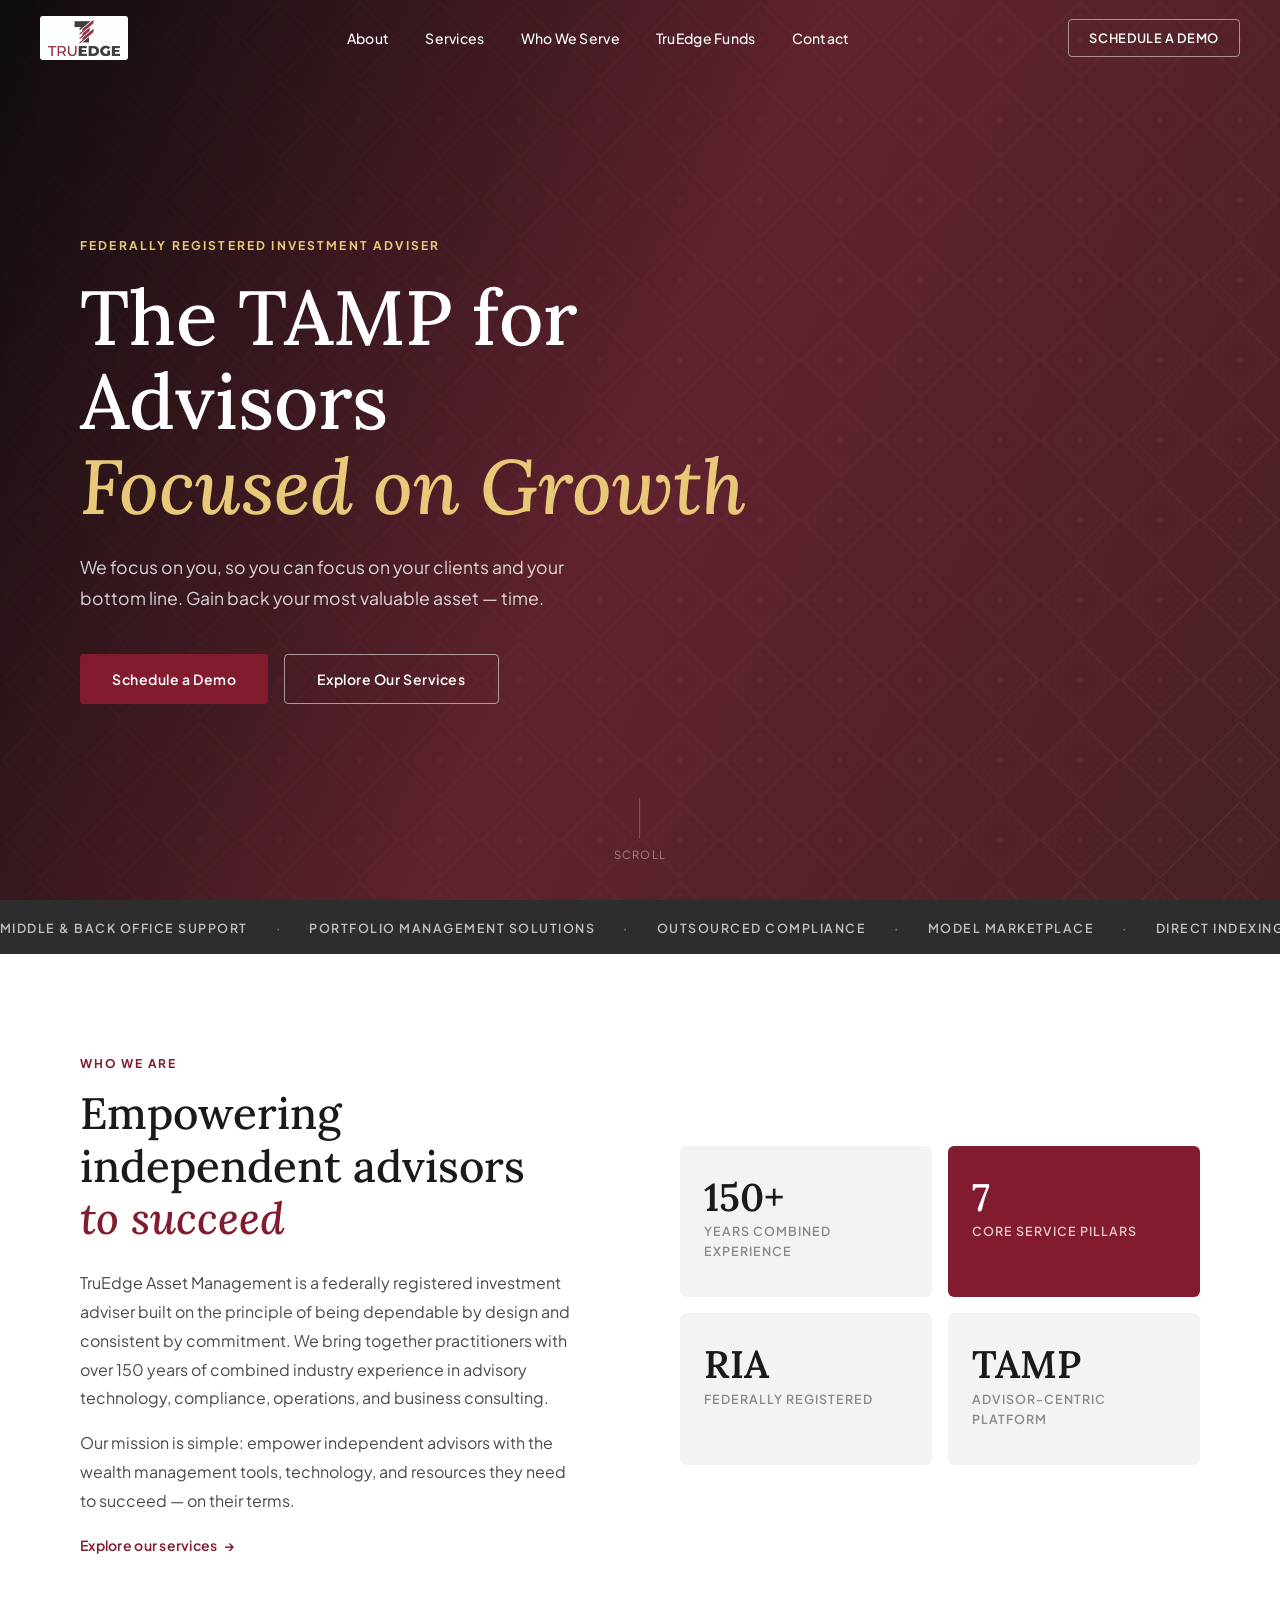
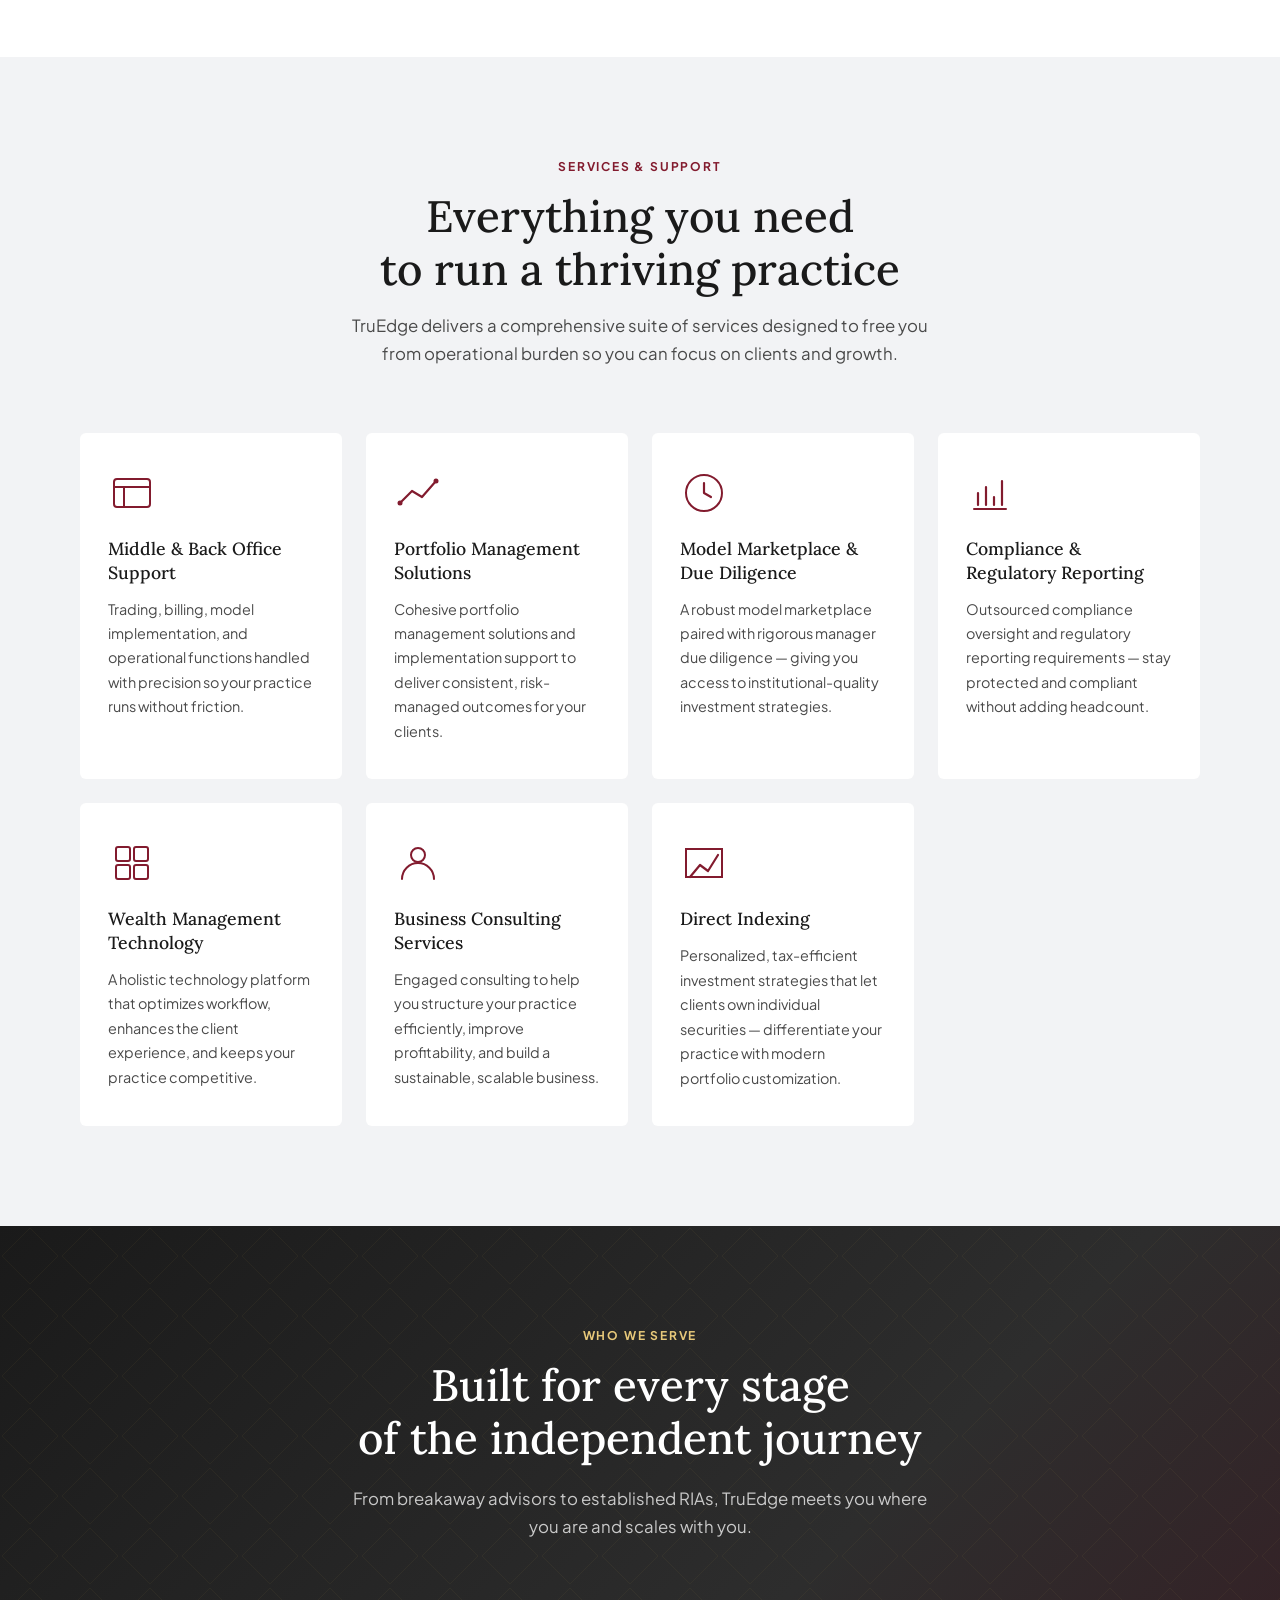
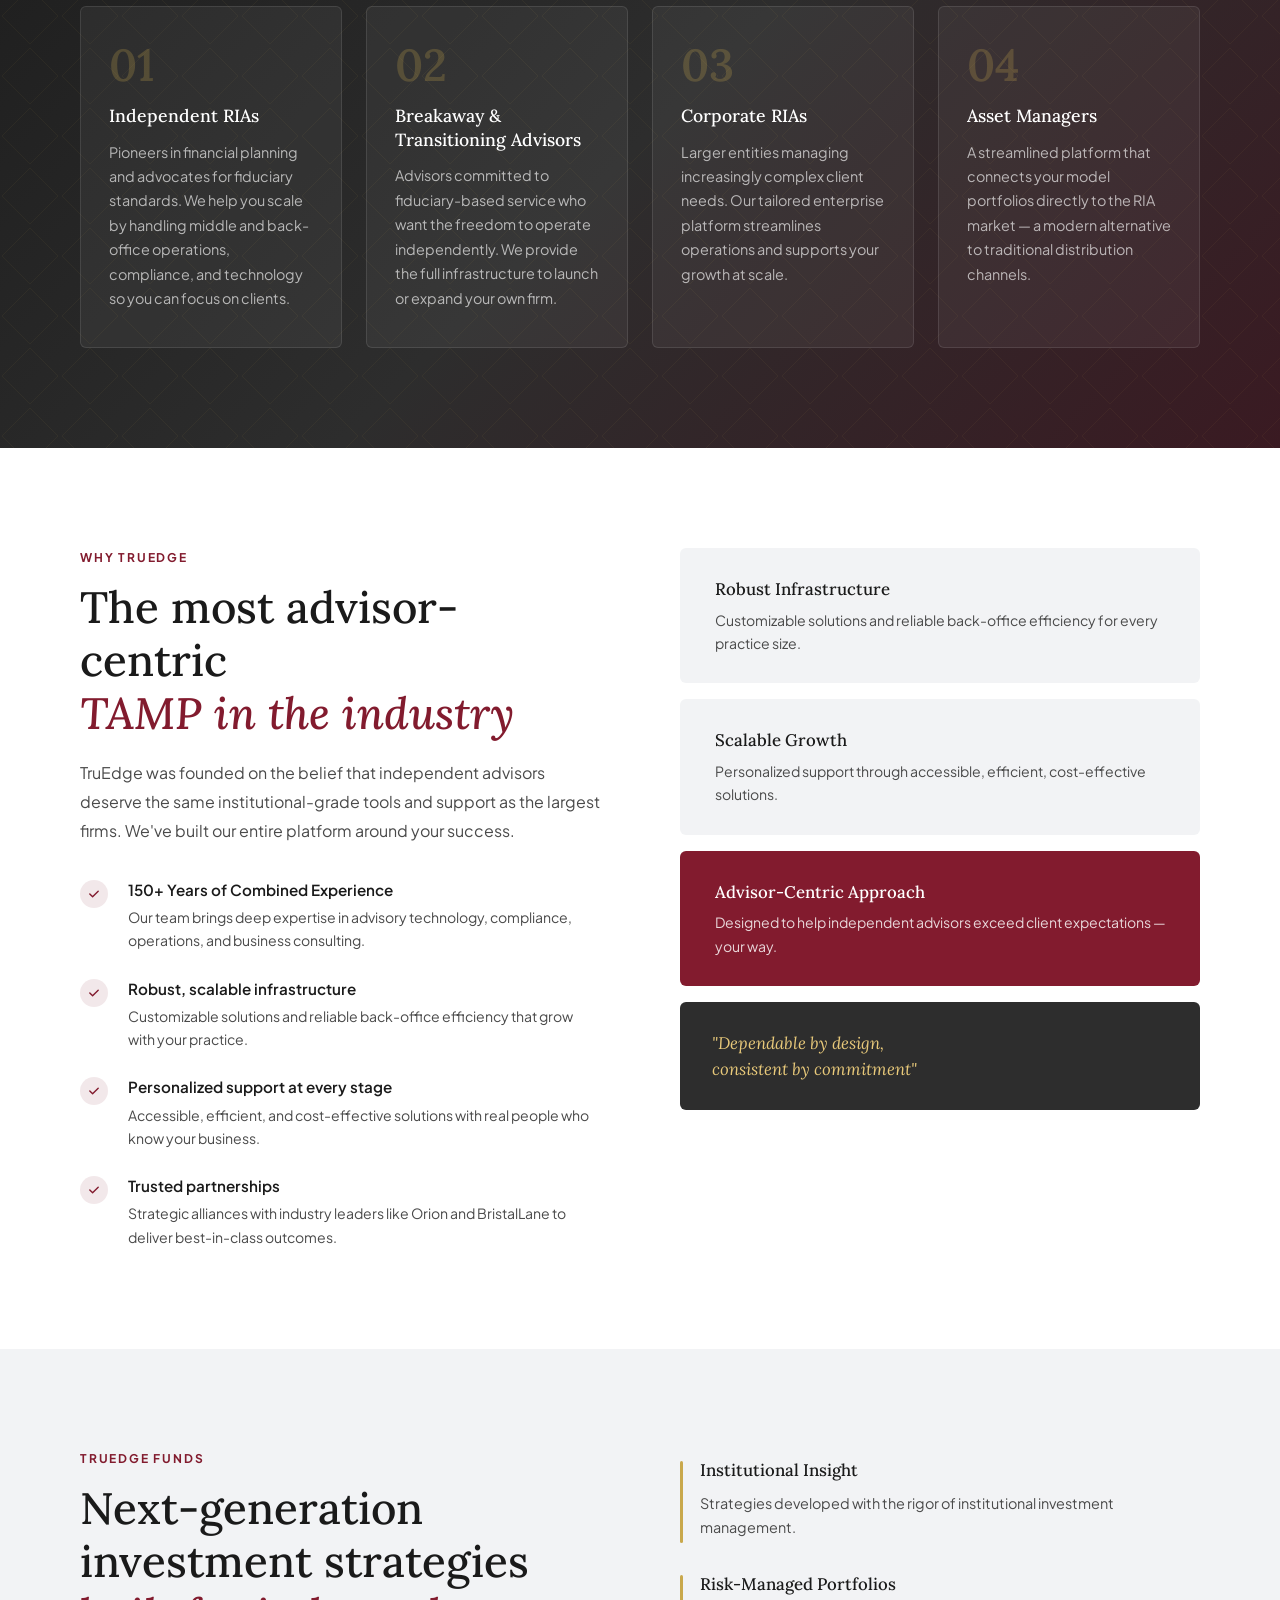
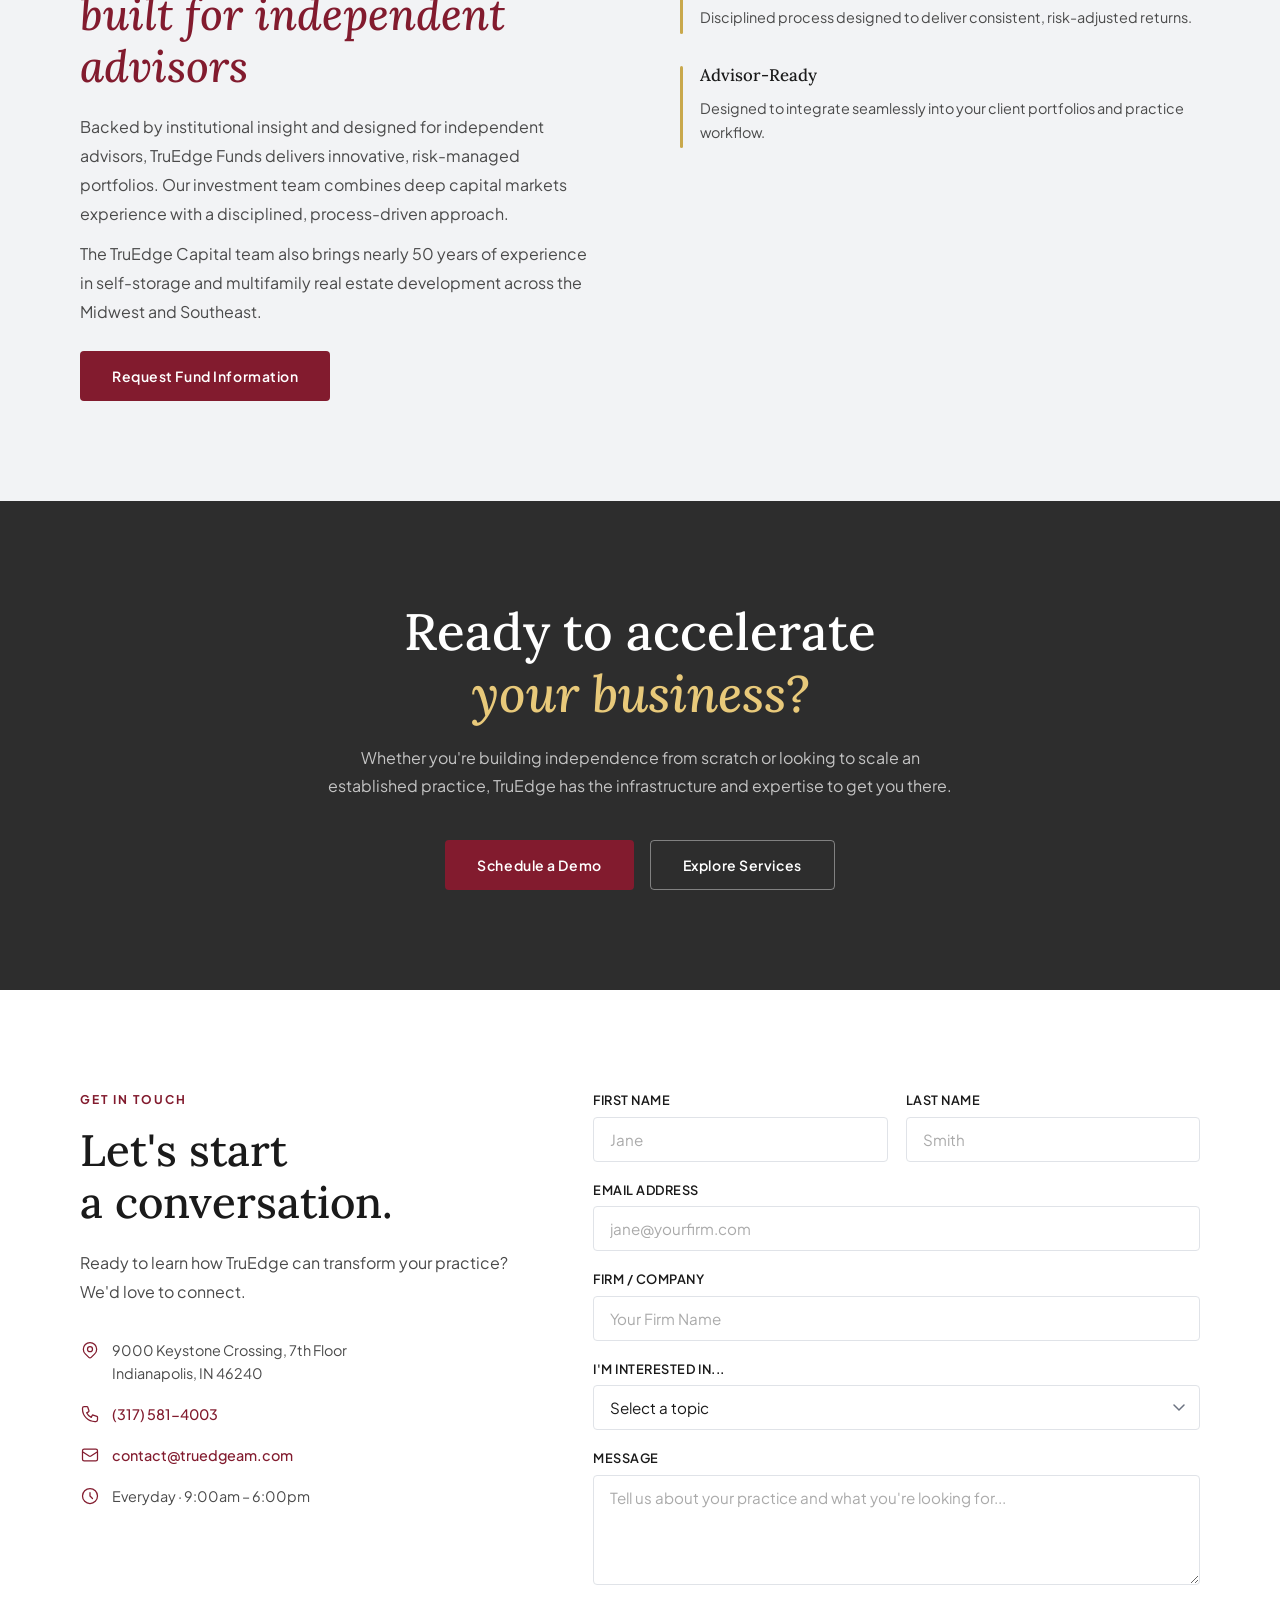
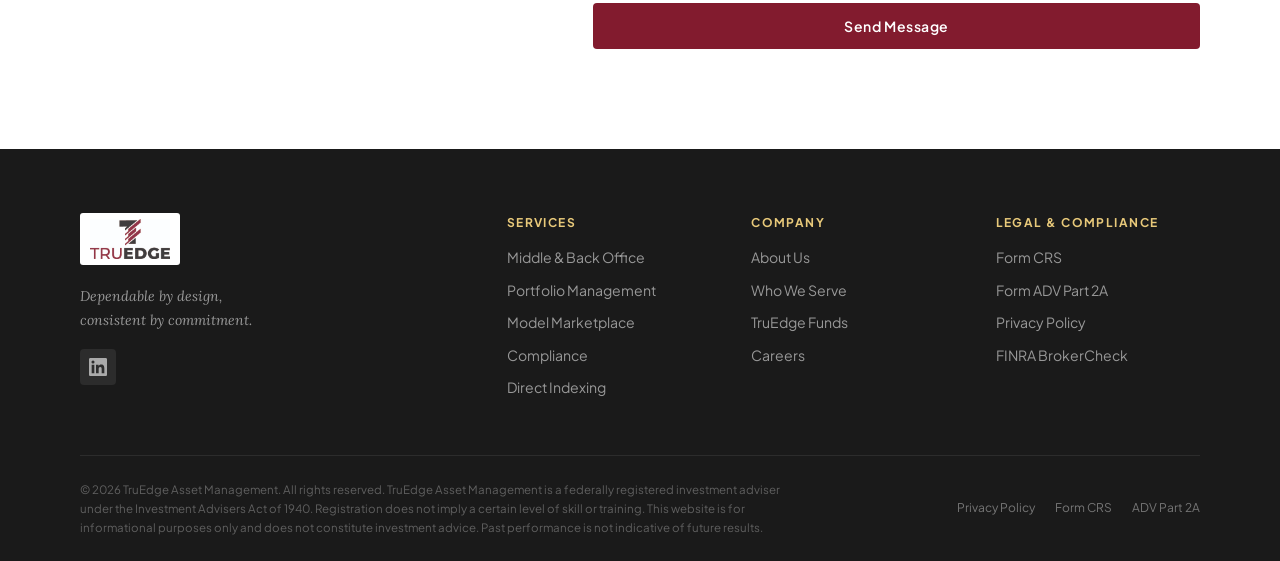
==== index.html @ da201435 "Initial build of TruEdge Asset Management website Vanilla HTML/CSS/JS site matching the design langu" ====
<!DOCTYPE html>
<html lang="en">
<head>
  <meta charset="UTF-8" />
  <meta name="viewport" content="width=device-width, initial-scale=1.0" />
  <title>TruEdge Asset Management — Dependable by Design</title>
  <link rel="preconnect" href="https://fonts.googleapis.com" />
  <link rel="preconnect" href="https://fonts.gstatic.com" crossorigin />
  <link href="https://fonts.googleapis.com/css2?family=Lora:ital,wght@0,400;0,500;0,600;0,700;1,400;1,500&family=Plus+Jakarta+Sans:wght@300;400;500;600;700&display=swap" rel="stylesheet" />
  <link rel="stylesheet" href="styles.css" />
</head>
<body>

  <!-- ====== NAVIGATION ====== -->
  <header class="site-header" id="site-header">
    <div class="nav-container">
      <a href="/" class="nav-logo">
        <img src="assets/TruEdgeLogo_StackedCMYK.jpg" alt="TruEdge Asset Management" />
      </a>
      <nav class="nav-links">
        <a href="#about">About</a>
        <a href="#services">Services</a>
        <a href="#who-we-serve">Who We Serve</a>
        <a href="#funds">TruEdge Funds</a>
        <a href="#contact">Contact</a>
      </nav>
      <div class="nav-actions">
        <a href="#contact" class="btn-login">Schedule a Demo</a>
        <button class="nav-hamburger" id="nav-hamburger" aria-label="Open menu" aria-expanded="false">
          <span></span><span></span><span></span>
        </button>
      </div>
    </div>
    <div class="mobile-menu" id="mobile-menu">
      <a href="#about">About</a>
      <a href="#services">Services</a>
      <a href="#who-we-serve">Who We Serve</a>
      <a href="#funds">TruEdge Funds</a>
      <a href="#contact">Contact</a>
      <a href="https://truedgeam.com/login" class="mobile-login" target="_blank" rel="noopener">Login</a>
    </div>
  </header>

  <!-- ====== HERO ====== -->
  <section class="hero" id="hero">
    <div class="hero-bg">
      <svg class="hero-pattern-svg" xmlns="http://www.w3.org/2000/svg" aria-hidden="true">
        <defs>
          <pattern id="diamond-tile" x="0" y="0" width="80" height="80" patternUnits="userSpaceOnUse">
            <polygon points="40,2 78,40 40,78 2,40" fill="none" stroke="rgba(220,170,100,0.1)" stroke-width="1.2"/>
            <polygon points="40,14 66,40 40,66 14,40" fill="none" stroke="rgba(220,170,100,0.07)" stroke-width="1"/>
            <circle cx="40" cy="40" r="2" fill="rgba(220,170,100,0.12)"/>
          </pattern>
        </defs>
        <rect width="100%" height="100%" fill="url(#diamond-tile)"/>
      </svg>
      <div class="hero-overlay"></div>
    </div>

    <div class="hero-content">
      <p class="hero-eyebrow">Federally Registered Investment Adviser</p>
      <h1 class="hero-headline">The TAMP for Advisors<br /><em>Focused on Growth</em></h1>
      <p class="hero-sub">We focus on you, so you can focus on your clients and your bottom line. Gain back your most valuable asset — time.</p>
      <div class="hero-ctas">
        <a href="#contact" class="btn-primary">Schedule a Demo</a>
        <a href="#services" class="btn-outline">Explore Our Services</a>
      </div>
    </div>
    <div class="hero-scroll-indicator">
      <span></span>
      <p>Scroll</p>
    </div>
  </section>

  <!-- ====== TRUST BAR ====== -->
  <div class="trust-bar">
    <div class="trust-bar-inner">
      <span>Middle &amp; Back Office Support</span>
      <span class="dot">·</span>
      <span>Portfolio Management Solutions</span>
      <span class="dot">·</span>
      <span>Outsourced Compliance</span>
      <span class="dot">·</span>
      <span>Model Marketplace</span>
      <span class="dot">·</span>
      <span>Direct Indexing</span>
      <span class="dot">·</span>
      <span>Business Consulting</span>
      <span class="dot">·</span>
      <span>Wealth Management Technology</span>
      <span class="dot">·</span>
      <span>Middle &amp; Back Office Support</span>
      <span class="dot">·</span>
      <span>Portfolio Management Solutions</span>
      <span class="dot">·</span>
      <span>Outsourced Compliance</span>
      <span class="dot">·</span>
      <span>Model Marketplace</span>
      <span class="dot">·</span>
      <span>Direct Indexing</span>
      <span class="dot">·</span>
      <span>Business Consulting</span>
      <span class="dot">·</span>
      <span>Wealth Management Technology</span>
    </div>
  </div>

  <!-- ====== ABOUT / INTRO ====== -->
  <section class="intro-section" id="about">
    <div class="container">
      <div class="intro-grid">
        <div class="intro-text" data-reveal>
          <p class="section-eyebrow">Who We Are</p>
          <h2 class="section-heading">Empowering independent advisors<br /><em>to succeed</em></h2>
          <p class="body-copy">TruEdge Asset Management is a federally registered investment adviser built on the principle of being dependable by design and consistent by commitment. We bring together practitioners with over 150 years of combined industry experience in advisory technology, compliance, operations, and business consulting.</p>
          <p class="body-copy">Our mission is simple: empower independent advisors with the wealth management tools, technology, and resources they need to succeed — on their terms.</p>
          <a href="#services" class="btn-text-link">Explore our services <span class="arrow">→</span></a>
        </div>
        <div class="intro-stats" data-reveal>
          <div class="stat-card">
            <span class="stat-number">150+</span>
            <span class="stat-label">Years Combined Experience</span>
          </div>
          <div class="stat-card accent">
            <span class="stat-number">7</span>
            <span class="stat-label">Core Service Pillars</span>
          </div>
          <div class="stat-card">
            <span class="stat-number">RIA</span>
            <span class="stat-label">Federally Registered</span>
          </div>
          <div class="stat-card">
            <span class="stat-number">TAMP</span>
            <span class="stat-label">Advisor-Centric Platform</span>
          </div>
        </div>
      </div>
    </div>
  </section>

  <!-- ====== SERVICES ====== -->
  <section class="services-section" id="services">
    <div class="container">
      <div class="section-header" data-reveal>
        <p class="section-eyebrow">Services &amp; Support</p>
        <h2 class="section-heading">Everything you need<br />to run a thriving practice</h2>
        <p class="section-sub">TruEdge delivers a comprehensive suite of services designed to free you from operational burden so you can focus on clients and growth.</p>
      </div>

      <div class="services-grid">
        <div class="service-card" data-reveal>
          <div class="service-icon">
            <svg viewBox="0 0 48 48" fill="none" xmlns="http://www.w3.org/2000/svg">
              <rect x="6" y="10" width="36" height="28" rx="3" stroke="currentColor" stroke-width="2"/>
              <path d="M6 18h36M16 18v20" stroke="currentColor" stroke-width="2" stroke-linecap="round"/>
            </svg>
          </div>
          <h3>Middle &amp; Back Office Support</h3>
          <p>Trading, billing, model implementation, and operational functions handled with precision so your practice runs without friction.</p>
        </div>

        <div class="service-card" data-reveal>
          <div class="service-icon">
            <svg viewBox="0 0 48 48" fill="none" xmlns="http://www.w3.org/2000/svg">
              <polyline points="6,34 18,22 28,28 42,12" stroke="currentColor" stroke-width="2.2" stroke-linecap="round" stroke-linejoin="round"/>
              <circle cx="6" cy="34" r="2.5" fill="currentColor"/>
              <circle cx="42" cy="12" r="2.5" fill="currentColor"/>
            </svg>
          </div>
          <h3>Portfolio Management Solutions</h3>
          <p>Cohesive portfolio management solutions and implementation support to deliver consistent, risk-managed outcomes for your clients.</p>
        </div>

        <div class="service-card" data-reveal>
          <div class="service-icon">
            <svg viewBox="0 0 48 48" fill="none" xmlns="http://www.w3.org/2000/svg">
              <circle cx="24" cy="24" r="18" stroke="currentColor" stroke-width="2"/>
              <path d="M24 14v10l7 4" stroke="currentColor" stroke-width="2.2" stroke-linecap="round" stroke-linejoin="round"/>
            </svg>
          </div>
          <h3>Model Marketplace &amp; Due Diligence</h3>
          <p>A robust model marketplace paired with rigorous manager due diligence — giving you access to institutional-quality investment strategies.</p>
        </div>

        <div class="service-card" data-reveal>
          <div class="service-icon">
            <svg viewBox="0 0 48 48" fill="none" xmlns="http://www.w3.org/2000/svg">
              <path d="M12 36V24M20 36V18M28 36V28M36 36V12" stroke="currentColor" stroke-width="2.2" stroke-linecap="round"/>
              <path d="M8 40h32" stroke="currentColor" stroke-width="2" stroke-linecap="round"/>
            </svg>
          </div>
          <h3>Compliance &amp; Regulatory Reporting</h3>
          <p>Outsourced compliance oversight and regulatory reporting requirements — stay protected and compliant without adding headcount.</p>
        </div>

        <div class="service-card" data-reveal>
          <div class="service-icon">
            <svg viewBox="0 0 48 48" fill="none" xmlns="http://www.w3.org/2000/svg">
              <rect x="8" y="8" width="14" height="14" rx="2" stroke="currentColor" stroke-width="2"/>
              <rect x="26" y="8" width="14" height="14" rx="2" stroke="currentColor" stroke-width="2"/>
              <rect x="8" y="26" width="14" height="14" rx="2" stroke="currentColor" stroke-width="2"/>
              <rect x="26" y="26" width="14" height="14" rx="2" stroke="currentColor" stroke-width="2"/>
            </svg>
          </div>
          <h3>Wealth Management Technology</h3>
          <p>A holistic technology platform that optimizes workflow, enhances the client experience, and keeps your practice competitive.</p>
        </div>

        <div class="service-card" data-reveal>
          <div class="service-icon">
            <svg viewBox="0 0 48 48" fill="none" xmlns="http://www.w3.org/2000/svg">
              <circle cx="24" cy="16" r="7" stroke="currentColor" stroke-width="2"/>
              <path d="M8 40c0-8.837 7.163-16 16-16s16 7.163 16 16" stroke="currentColor" stroke-width="2" stroke-linecap="round"/>
            </svg>
          </div>
          <h3>Business Consulting Services</h3>
          <p>Engaged consulting to help you structure your practice efficiently, improve profitability, and build a sustainable, scalable business.</p>
        </div>

        <div class="service-card" data-reveal>
          <div class="service-icon">
            <svg viewBox="0 0 48 48" fill="none" xmlns="http://www.w3.org/2000/svg">
              <path d="M10 38l10-12 8 6 10-16" stroke="currentColor" stroke-width="2.2" stroke-linecap="round" stroke-linejoin="round"/>
              <path d="M6 10h36v28H6z" stroke="currentColor" stroke-width="2" rx="2"/>
            </svg>
          </div>
          <h3>Direct Indexing</h3>
          <p>Personalized, tax-efficient investment strategies that let clients own individual securities — differentiate your practice with modern portfolio customization.</p>
        </div>
      </div>
    </div>
  </section>

  <!-- ====== WHO WE SERVE ====== -->
  <section class="serve-section" id="who-we-serve">
    <div class="serve-bg">
      <div class="serve-overlay"></div>
    </div>
    <div class="container">
      <div class="serve-header" data-reveal>
        <p class="section-eyebrow light">Who We Serve</p>
        <h2 class="section-heading light">Built for every stage<br />of the independent journey</h2>
        <p class="section-sub light">From breakaway advisors to established RIAs, TruEdge meets you where you are and scales with you.</p>
      </div>
      <div class="serve-grid">
        <div class="serve-card" data-reveal>
          <div class="serve-number">01</div>
          <h3>Independent RIAs</h3>
          <p>Pioneers in financial planning and advocates for fiduciary standards. We help you scale by handling middle and back-office operations, compliance, and technology so you can focus on clients.</p>
        </div>
        <div class="serve-card" data-reveal>
          <div class="serve-number">02</div>
          <h3>Breakaway &amp; Transitioning Advisors</h3>
          <p>Advisors committed to fiduciary-based service who want the freedom to operate independently. We provide the full infrastructure to launch or expand your own firm.</p>
        </div>
        <div class="serve-card" data-reveal>
          <div class="serve-number">03</div>
          <h3>Corporate RIAs</h3>
          <p>Larger entities managing increasingly complex client needs. Our tailored enterprise platform streamlines operations and supports your growth at scale.</p>
        </div>
        <div class="serve-card" data-reveal>
          <div class="serve-number">04</div>
          <h3>Asset Managers</h3>
          <p>A streamlined platform that connects your model portfolios directly to the RIA market — a modern alternative to traditional distribution channels.</p>
        </div>
      </div>
    </div>
  </section>

  <!-- ====== WHY TRUEDGE ====== -->
  <section class="why-section">
    <div class="container">
      <div class="why-grid">
        <div class="why-text-col" data-reveal>
          <p class="section-eyebrow">Why TruEdge</p>
          <h2 class="section-heading">The most advisor-centric<br /><em>TAMP in the industry</em></h2>
          <p class="body-copy">TruEdge was founded on the belief that independent advisors deserve the same institutional-grade tools and support as the largest firms. We've built our entire platform around your success.</p>
          <ul class="why-list">
            <li>
              <div class="why-check">
                <svg viewBox="0 0 20 20" fill="none"><path d="M4 10l4 4 8-8" stroke="currentColor" stroke-width="2" stroke-linecap="round" stroke-linejoin="round"/></svg>
              </div>
              <div>
                <strong>150+ Years of Combined Experience</strong>
                <p>Our team brings deep expertise in advisory technology, compliance, operations, and business consulting.</p>
              </div>
            </li>
            <li>
              <div class="why-check">
                <svg viewBox="0 0 20 20" fill="none"><path d="M4 10l4 4 8-8" stroke="currentColor" stroke-width="2" stroke-linecap="round" stroke-linejoin="round"/></svg>
              </div>
              <div>
                <strong>Robust, scalable infrastructure</strong>
                <p>Customizable solutions and reliable back-office efficiency that grow with your practice.</p>
              </div>
            </li>
            <li>
              <div class="why-check">
                <svg viewBox="0 0 20 20" fill="none"><path d="M4 10l4 4 8-8" stroke="currentColor" stroke-width="2" stroke-linecap="round" stroke-linejoin="round"/></svg>
              </div>
              <div>
                <strong>Personalized support at every stage</strong>
                <p>Accessible, efficient, and cost-effective solutions with real people who know your business.</p>
              </div>
            </li>
            <li>
              <div class="why-check">
                <svg viewBox="0 0 20 20" fill="none"><path d="M4 10l4 4 8-8" stroke="currentColor" stroke-width="2" stroke-linecap="round" stroke-linejoin="round"/></svg>
              </div>
              <div>
                <strong>Trusted partnerships</strong>
                <p>Strategic alliances with industry leaders like Orion and BristalLane to deliver best-in-class outcomes.</p>
              </div>
            </li>
          </ul>
        </div>
        <div class="why-visual-col" data-reveal>
          <div class="why-pillar-stack">
            <div class="why-pillar-card">
              <div class="pillar-accent"></div>
              <h4>Robust Infrastructure</h4>
              <p>Customizable solutions and reliable back-office efficiency for every practice size.</p>
            </div>
            <div class="why-pillar-card">
              <div class="pillar-accent"></div>
              <h4>Scalable Growth</h4>
              <p>Personalized support through accessible, efficient, cost-effective solutions.</p>
            </div>
            <div class="why-pillar-card accent">
              <div class="pillar-accent"></div>
              <h4>Advisor-Centric Approach</h4>
              <p>Designed to help independent advisors exceed client expectations — your way.</p>
            </div>
          </div>
          <div class="why-tagline-block">
            <p class="accent-quote">"Dependable by design,<br />consistent by commitment"</p>
          </div>
        </div>
      </div>
    </div>
  </section>

  <!-- ====== TRUEDGE FUNDS ====== -->
  <section class="funds-section" id="funds">
    <div class="container">
      <div class="funds-inner" data-reveal>
        <div class="funds-text">
          <p class="section-eyebrow">TruEdge Funds</p>
          <h2 class="section-heading">Next-generation investment strategies<br /><em>built for independent advisors</em></h2>
          <p class="body-copy">Backed by institutional insight and designed for independent advisors, TruEdge Funds delivers innovative, risk-managed portfolios. Our investment team combines deep capital markets experience with a disciplined, process-driven approach.</p>
          <p class="body-copy">The TruEdge Capital team also brings nearly 50 years of experience in self-storage and multifamily real estate development across the Midwest and Southeast.</p>
          <a href="#contact" class="btn-primary">Request Fund Information</a>
        </div>
        <div class="funds-pillars">
          <div class="funds-pillar">
            <div class="pillar-line"></div>
            <h4>Institutional Insight</h4>
            <p>Strategies developed with the rigor of institutional investment management.</p>
          </div>
          <div class="funds-pillar">
            <div class="pillar-line"></div>
            <h4>Risk-Managed Portfolios</h4>
            <p>Disciplined process designed to deliver consistent, risk-adjusted returns.</p>
          </div>
          <div class="funds-pillar">
            <div class="pillar-line"></div>
            <h4>Advisor-Ready</h4>
            <p>Designed to integrate seamlessly into your client portfolios and practice workflow.</p>
          </div>
        </div>
      </div>
    </div>
  </section>

  <!-- ====== CTA BANNER ====== -->
  <section class="cta-banner">
    <div class="container">
      <div class="cta-inner" data-reveal>
        <h2>Ready to accelerate<br /><em>your business?</em></h2>
        <p>Whether you're building independence from scratch or looking to scale an established practice, TruEdge has the infrastructure and expertise to get you there.</p>
        <div class="cta-buttons">
          <a href="#contact" class="btn-primary">Schedule a Demo</a>
          <a href="#services" class="btn-outline-dark">Explore Services</a>
        </div>
      </div>
    </div>
  </section>

  <!-- ====== CONTACT ====== -->
  <section class="contact-section" id="contact">
    <div class="container">
      <div class="contact-grid">
        <div class="contact-info" data-reveal>
          <p class="section-eyebrow">Get in Touch</p>
          <h2 class="section-heading">Let's start<br />a conversation.</h2>
          <p class="body-copy">Ready to learn how TruEdge can transform your practice? We'd love to connect.</p>
          <div class="contact-details">
            <div class="contact-item">
              <svg viewBox="0 0 24 24" fill="none" xmlns="http://www.w3.org/2000/svg">
                <path d="M17.657 16.657L13.414 20.9a1.998 1.998 0 01-2.827 0l-4.244-4.243a8 8 0 1111.314 0z" stroke="currentColor" stroke-width="1.5" stroke-linecap="round" stroke-linejoin="round"/>
                <path d="M15 11a3 3 0 11-6 0 3 3 0 016 0z" stroke="currentColor" stroke-width="1.5" stroke-linecap="round" stroke-linejoin="round"/>
              </svg>
              <span>9000 Keystone Crossing, 7th Floor<br />Indianapolis, IN 46240</span>
            </div>
            <div class="contact-item">
              <svg viewBox="0 0 24 24" fill="none" xmlns="http://www.w3.org/2000/svg">
                <path d="M3 5a2 2 0 012-2h3.28a1 1 0 01.948.684l1.498 4.493a1 1 0 01-.502 1.21l-2.257 1.13a11.042 11.042 0 005.516 5.516l1.13-2.257a1 1 0 011.21-.502l4.493 1.498a1 1 0 01.684.949V19a2 2 0 01-2 2h-1C9.716 21 3 14.284 3 6V5z" stroke="currentColor" stroke-width="1.5" stroke-linecap="round" stroke-linejoin="round"/>
              </svg>
              <a href="tel:3175814003">(317) 581-4003</a>
            </div>
            <div class="contact-item">
              <svg viewBox="0 0 24 24" fill="none" xmlns="http://www.w3.org/2000/svg">
                <path d="M3 8l7.89 5.26a2 2 0 002.22 0L21 8M5 19h14a2 2 0 002-2V7a2 2 0 00-2-2H5a2 2 0 00-2 2v10a2 2 0 002 2z" stroke="currentColor" stroke-width="1.5" stroke-linecap="round" stroke-linejoin="round"/>
              </svg>
              <a href="mailto:contact@truedgeam.com">contact@truedgeam.com</a>
            </div>
            <div class="contact-item">
              <svg viewBox="0 0 24 24" fill="none" xmlns="http://www.w3.org/2000/svg">
                <path d="M12 8v4l3 3m6-3a9 9 0 11-18 0 9 9 0 0118 0z" stroke="currentColor" stroke-width="1.5" stroke-linecap="round" stroke-linejoin="round"/>
              </svg>
              <span>Everyday · 9:00am – 6:00pm</span>
            </div>
          </div>
        </div>

        <form class="contact-form" data-reveal>
          <div class="form-row">
            <div class="form-group">
              <label for="first-name">First Name</label>
              <input type="text" id="first-name" name="first-name" placeholder="Jane" required />
            </div>
            <div class="form-group">
              <label for="last-name">Last Name</label>
              <input type="text" id="last-name" name="last-name" placeholder="Smith" required />
            </div>
          </div>
          <div class="form-group">
            <label for="email">Email Address</label>
            <input type="email" id="email" name="email" placeholder="jane@yourfirm.com" required />
          </div>
          <div class="form-group">
            <label for="firm">Firm / Company</label>
            <input type="text" id="firm" name="firm" placeholder="Your Firm Name" />
          </div>
          <div class="form-group">
            <label for="subject">I'm interested in...</label>
            <select id="subject" name="subject">
              <option value="">Select a topic</option>
              <option value="demo">Schedule a Demo</option>
              <option value="services">Services Overview</option>
              <option value="transition">Advisor Transition</option>
              <option value="funds">TruEdge Funds</option>
              <option value="direct-indexing">Direct Indexing</option>
              <option value="other">Other</option>
            </select>
          </div>
          <div class="form-group">
            <label for="message">Message</label>
            <textarea id="message" name="message" rows="4" placeholder="Tell us about your practice and what you're looking for..."></textarea>
          </div>
          <button type="submit" class="btn-primary full-width">Send Message</button>
        </form>
      </div>
    </div>
  </section>

  <!-- ====== FOOTER ====== -->
  <footer class="site-footer">
    <div class="container">
      <div class="footer-top">
        <div class="footer-brand">
          <img src="assets/TruEdgeLogo_StackedCMYK.jpg" alt="TruEdge Asset Management" class="footer-logo" />
          <p>Dependable by design,<br />consistent by commitment.</p>
          <a href="https://www.linkedin.com/company/truedge-asset-management" target="_blank" rel="noopener" class="footer-linkedin" aria-label="LinkedIn">
            <svg viewBox="0 0 24 24" fill="currentColor" xmlns="http://www.w3.org/2000/svg">
              <path d="M20.447 20.452h-3.554v-5.569c0-1.328-.027-3.037-1.852-3.037-1.853 0-2.136 1.445-2.136 2.939v5.667H9.351V9h3.414v1.561h.046c.477-.9 1.637-1.85 3.37-1.85 3.601 0 4.267 2.37 4.267 5.455v6.286zM5.337 7.433a2.062 2.062 0 01-2.063-2.065 2.064 2.064 0 112.063 2.065zm1.782 13.019H3.555V9h3.564v11.452zM22.225 0H1.771C.792 0 0 .774 0 1.729v20.542C0 23.227.792 24 1.771 24h20.451C23.2 24 24 23.227 24 22.271V1.729C24 .774 23.2 0 22.222 0h.003z"/>
            </svg>
          </a>
        </div>
        <div class="footer-links">
          <div class="footer-col">
            <h4>Services</h4>
            <a href="#services">Middle &amp; Back Office</a>
            <a href="#services">Portfolio Management</a>
            <a href="#services">Model Marketplace</a>
            <a href="#services">Compliance</a>
            <a href="#services">Direct Indexing</a>
          </div>
          <div class="footer-col">
            <h4>Company</h4>
            <a href="#about">About Us</a>
            <a href="#who-we-serve">Who We Serve</a>
            <a href="#funds">TruEdge Funds</a>
            <a href="#contact">Careers</a>
          </div>
          <div class="footer-col">
            <h4>Legal &amp; Compliance</h4>
            <a href="https://truedgeam.com/form-crs" target="_blank" rel="noopener">Form CRS</a>
            <a href="https://truedgeam.com/adv-part-2a" target="_blank" rel="noopener">Form ADV Part 2A</a>
            <a href="https://truedgeam.com/privacy-policy" target="_blank" rel="noopener">Privacy Policy</a>
            <a href="https://brokercheck.finra.org" target="_blank" rel="noopener">FINRA BrokerCheck</a>
          </div>
        </div>
      </div>
      <div class="footer-bottom">
        <p class="footer-legal">© 2026 TruEdge Asset Management. All rights reserved. TruEdge Asset Management is a federally registered investment adviser under the Investment Advisers Act of 1940. Registration does not imply a certain level of skill or training. This website is for informational purposes only and does not constitute investment advice. Past performance is not indicative of future results.</p>
        <div class="footer-bottom-links">
          <a href="https://truedgeam.com/privacy-policy" target="_blank" rel="noopener">Privacy Policy</a>
          <a href="https://truedgeam.com/form-crs" target="_blank" rel="noopener">Form CRS</a>
          <a href="https://truedgeam.com/adv-part-2a" target="_blank" rel="noopener">ADV Part 2A</a>
        </div>
      </div>
    </div>
  </footer>

  <script src="main.js"></script>
</body>
</html>
---- styles.css ----
/* ============================================
   TRUEDGE ASSET MANAGEMENT — STYLES
   Brand Colors:
   --charcoal:    #2D2D2D  (primary dark, from logo)
   --burgundy:    #821B2E  (primary accent, from logo)
   --burgundy-dk: #5C1220  (darker burgundy)
   --gold:        #C9A84C  (warm accent)
   --grey-bg:     #F2F3F5
   --grey-mid:    #E0E3E8
   ============================================ */

/* ---------- RESET & BASE ---------- */
*, *::before, *::after { box-sizing: border-box; margin: 0; padding: 0; }

:root {
  --charcoal:    #2D2D2D;
  --charcoal-dk: #1A1A1A;
  --burgundy:    #821B2E;
  --burgundy-dk: #5C1220;
  --gold:        #C9A84C;
  --gold-light:  #E8C97A;
  --grey-bg:     #F2F3F5;
  --grey-mid:    #E0E3E8;
  --grey-dark:   #6B7280;
  --white:       #FFFFFF;
  --text-dark:   #1A1A1A;
  --text-mid:    #4A4A4A;
  --text-light:  #8A8A8A;

  --font-serif: 'Lora', Georgia, serif;
  --font-sans:  'Plus Jakarta Sans', 'Avenir Next LT Pro', system-ui, sans-serif;

  --radius: 4px;
  --transition: 0.3s ease;
  --container: 1200px;
  --section-pad: 100px;
}

html { scroll-behavior: smooth; font-size: 16px; }

body {
  font-family: var(--font-sans);
  color: var(--text-dark);
  background: var(--white);
  line-height: 1.6;
  -webkit-font-smoothing: antialiased;
}

img { display: block; width: 100%; height: 100%; object-fit: cover; }
a { text-decoration: none; color: inherit; }
ul { list-style: none; }
button { cursor: pointer; border: none; background: none; font-family: inherit; }
input, select, textarea { font-family: inherit; }

.container {
  max-width: var(--container);
  margin: 0 auto;
  padding: 0 40px;
}

/* ---------- TYPOGRAPHY ---------- */
.section-eyebrow {
  font-family: var(--font-sans);
  font-size: 0.75rem;
  font-weight: 700;
  letter-spacing: 0.15em;
  text-transform: uppercase;
  color: var(--burgundy);
  margin-bottom: 14px;
}
.section-eyebrow.light { color: var(--gold-light); }

.section-heading {
  font-family: var(--font-serif);
  font-size: clamp(2rem, 3.5vw, 2.75rem);
  font-weight: 500;
  line-height: 1.2;
  color: var(--text-dark);
  margin-bottom: 20px;
}
.section-heading.light { color: var(--white); }
.section-heading em { font-style: italic; color: var(--burgundy); }
.section-heading.light em { color: var(--gold-light); }

.section-sub {
  font-size: 1.05rem;
  color: var(--text-mid);
  max-width: 580px;
  margin: 0 auto;
  line-height: 1.7;
}
.section-sub.light { color: rgba(255,255,255,0.75); }

.body-copy {
  font-size: 1rem;
  color: var(--text-mid);
  line-height: 1.8;
  margin-bottom: 16px;
}
.body-copy.light { color: rgba(255,255,255,0.82); }

/* ---------- BUTTONS ---------- */
.btn-primary {
  display: inline-flex;
  align-items: center;
  gap: 8px;
  background: var(--burgundy);
  color: var(--white);
  font-family: var(--font-sans);
  font-size: 0.875rem;
  font-weight: 600;
  letter-spacing: 0.04em;
  padding: 14px 32px;
  border-radius: var(--radius);
  transition: background var(--transition), transform var(--transition);
}
.btn-primary:hover { background: var(--burgundy-dk); transform: translateY(-1px); }
.btn-primary.full-width { width: 100%; justify-content: center; }

.btn-outline {
  display: inline-flex;
  align-items: center;
  gap: 8px;
  background: transparent;
  color: var(--white);
  font-family: var(--font-sans);
  font-size: 0.875rem;
  font-weight: 600;
  letter-spacing: 0.04em;
  padding: 13px 32px;
  border-radius: var(--radius);
  border: 1.5px solid rgba(255,255,255,0.55);
  transition: border-color var(--transition), background var(--transition);
}
.btn-outline:hover { border-color: var(--white); background: rgba(255,255,255,0.08); }

.btn-outline-dark {
  display: inline-flex;
  align-items: center;
  gap: 8px;
  background: transparent;
  color: var(--white);
  font-family: var(--font-sans);
  font-size: 0.875rem;
  font-weight: 600;
  letter-spacing: 0.04em;
  padding: 13px 32px;
  border-radius: var(--radius);
  border: 1.5px solid rgba(255,255,255,0.4);
  transition: border-color var(--transition), background var(--transition);
}
.btn-outline-dark:hover { border-color: var(--white); background: rgba(255,255,255,0.1); }

.btn-text-link {
  display: inline-flex;
  align-items: center;
  gap: 6px;
  font-family: var(--font-sans);
  font-size: 0.875rem;
  font-weight: 600;
  color: var(--burgundy);
  letter-spacing: 0.02em;
  transition: gap var(--transition), color var(--transition);
}
.btn-text-link:hover { gap: 10px; color: var(--burgundy-dk); }
.btn-text-link .arrow { transition: transform var(--transition); }
.btn-text-link:hover .arrow { transform: translateX(3px); }
.btn-text-link.small { font-size: 0.8rem; }

/* ---------- NAVIGATION ---------- */
.site-header {
  position: fixed;
  top: 0; left: 0; right: 0;
  z-index: 100;
  transition: background var(--transition), box-shadow var(--transition);
}
.site-header.scrolled {
  background: var(--white);
  box-shadow: 0 1px 0 rgba(0,0,0,0.08);
}

.nav-container {
  display: flex;
  align-items: center;
  justify-content: space-between;
  height: 76px;
  padding: 0 40px;
  max-width: 1400px;
  margin: 0 auto;
}

.nav-logo {
  flex-shrink: 0;
  display: flex;
  align-items: center;
}
.nav-logo img {
  height: 44px;
  width: auto;
  object-fit: contain;
  background: white;
  padding: 4px 8px;
  border-radius: 3px;
}

.nav-links {
  display: flex;
  align-items: center;
  gap: 36px;
}
.nav-links a {
  font-size: 0.875rem;
  font-weight: 500;
  color: var(--white);
  letter-spacing: 0.02em;
  transition: color var(--transition);
  position: relative;
}
.nav-links a::after {
  content: '';
  position: absolute;
  bottom: -3px; left: 0;
  width: 0; height: 1.5px;
  background: var(--gold-light);
  transition: width var(--transition);
}
.nav-links a:hover::after { width: 100%; }
.site-header.scrolled .nav-links a { color: var(--text-dark); }
.site-header.scrolled .nav-links a::after { background: var(--burgundy); }

.nav-actions { display: flex; align-items: center; gap: 16px; }

.btn-login {
  font-size: 0.8rem;
  font-weight: 600;
  letter-spacing: 0.05em;
  text-transform: uppercase;
  color: var(--white);
  border: 1.5px solid rgba(255,255,255,0.5);
  padding: 8px 20px;
  border-radius: var(--radius);
  transition: all var(--transition);
}
.btn-login:hover { background: var(--white); color: var(--burgundy); border-color: var(--white); }
.site-header.scrolled .btn-login { color: var(--burgundy); border-color: var(--burgundy); }
.site-header.scrolled .btn-login:hover { background: var(--burgundy); color: var(--white); }

.nav-hamburger {
  display: none;
  flex-direction: column;
  gap: 5px;
  padding: 4px;
}
.nav-hamburger span {
  display: block;
  width: 22px; height: 2px;
  background: var(--white);
  border-radius: 2px;
  transition: background var(--transition);
}
.site-header.scrolled .nav-hamburger span { background: var(--text-dark); }

.mobile-menu {
  display: none;
  flex-direction: column;
  background: var(--white);
  padding: 20px 40px 28px;
  border-top: 1px solid var(--grey-mid);
  gap: 4px;
}
.mobile-menu a {
  font-size: 0.95rem;
  font-weight: 500;
  color: var(--text-dark);
  padding: 10px 0;
  border-bottom: 1px solid var(--grey-mid);
}
.mobile-menu .mobile-login {
  margin-top: 12px;
  border: 1.5px solid var(--burgundy);
  color: var(--burgundy);
  border-radius: var(--radius);
  text-align: center;
  padding: 12px;
  font-weight: 600;
}
.mobile-menu.open { display: flex; }

/* ---------- HERO ---------- */
.hero {
  position: relative;
  min-height: 100vh;
  display: flex;
  align-items: center;
  overflow: hidden;
}

.hero-bg {
  position: absolute;
  inset: 0;
  background-color: var(--charcoal-dk);
  overflow: hidden;
}

.hero-pattern-svg {
  position: absolute;
  left: 0;
  top: -80px;
  width: 100%;
  height: calc(100% + 160px);
  animation: pattern-drift 40s linear infinite;
}

@keyframes pattern-drift {
  from { transform: translateY(0); }
  to   { transform: translateY(80px); }
}

.hero-overlay {
  position: absolute;
  inset: 0;
  background: linear-gradient(
    115deg,
    rgba(10, 8, 8, 0.80) 0%,
    rgba(140, 40, 60, 0.60) 50%,
    rgba(180, 50, 70, 0.30) 100%
  );
  z-index: 1;
}

.hero-content {
  position: relative;
  z-index: 3;
  max-width: var(--container);
  margin: 0 auto;
  padding: 120px 40px 80px;
  width: 100%;
}

.hero-eyebrow {
  font-size: 0.75rem;
  font-weight: 700;
  letter-spacing: 0.18em;
  text-transform: uppercase;
  color: var(--gold-light);
  margin-bottom: 20px;
  opacity: 0;
  animation: fadeUp 0.8s 0.2s forwards;
}

.hero-headline {
  font-family: var(--font-serif);
  font-size: clamp(3rem, 6vw, 5.5rem);
  font-weight: 500;
  line-height: 1.1;
  color: var(--white);
  margin-bottom: 24px;
  max-width: 720px;
  opacity: 0;
  animation: fadeUp 0.8s 0.4s forwards;
}
.hero-headline em {
  font-style: italic;
  color: var(--gold-light);
}

.hero-sub {
  font-size: 1.1rem;
  color: rgba(255,255,255,0.82);
  max-width: 520px;
  line-height: 1.75;
  margin-bottom: 40px;
  opacity: 0;
  animation: fadeUp 0.8s 0.6s forwards;
}

.hero-ctas {
  display: flex;
  gap: 16px;
  flex-wrap: wrap;
  opacity: 0;
  animation: fadeUp 0.8s 0.8s forwards;
}

.hero-scroll-indicator {
  position: absolute;
  bottom: 36px;
  left: 50%;
  transform: translateX(-50%);
  z-index: 3;
  display: flex;
  flex-direction: column;
  align-items: center;
  gap: 8px;
  color: rgba(255,255,255,0.45);
  font-size: 0.7rem;
  letter-spacing: 0.1em;
  text-transform: uppercase;
}
.hero-scroll-indicator span {
  display: block;
  width: 1px;
  height: 40px;
  background: rgba(255,255,255,0.25);
  position: relative;
  overflow: hidden;
}
.hero-scroll-indicator span::after {
  content: '';
  position: absolute;
  top: -100%;
  left: 0;
  width: 100%;
  height: 100%;
  background: var(--gold-light);
  animation: scrollLine 1.8s ease-in-out infinite;
}

@keyframes scrollLine {
  0% { top: -100%; }
  100% { top: 100%; }
}

@keyframes fadeUp {
  from { opacity: 0; transform: translateY(24px); }
  to   { opacity: 1; transform: translateY(0); }
}

/* ---------- TRUST BAR ---------- */
.trust-bar {
  background: var(--charcoal);
  padding: 14px 0;
  overflow: hidden;
  white-space: nowrap;
}
.trust-bar-inner {
  display: inline-flex;
  gap: 28px;
  animation: marquee 32s linear infinite;
  font-size: 0.78rem;
  font-weight: 600;
  letter-spacing: 0.12em;
  text-transform: uppercase;
  color: rgba(255,255,255,0.7);
}
.trust-bar-inner .dot { color: var(--gold); opacity: 0.8; }

@keyframes marquee {
  from { transform: translateX(0); }
  to   { transform: translateX(-50%); }
}

/* ---------- INTRO SECTION ---------- */
.intro-section {
  padding: var(--section-pad) 0;
  background: var(--white);
}

.intro-grid {
  display: grid;
  grid-template-columns: 1fr 1fr;
  gap: 80px;
  align-items: center;
}

.intro-text { padding-right: 20px; }
.intro-text .section-heading { margin-bottom: 24px; }

.intro-stats {
  display: grid;
  grid-template-columns: 1fr 1fr;
  gap: 16px;
}

.stat-card {
  background: var(--grey-bg);
  border-radius: 6px;
  padding: 32px 24px;
  display: flex;
  flex-direction: column;
  gap: 6px;
  border-bottom: 3px solid transparent;
  transition: border-color var(--transition), transform var(--transition);
}
.stat-card:hover { border-color: var(--burgundy); transform: translateY(-2px); }
.stat-card.accent { background: var(--burgundy); }
.stat-card.accent .stat-number,
.stat-card.accent .stat-label { color: var(--white); }
.stat-card.accent .stat-label { opacity: 0.75; }

.stat-number {
  font-family: var(--font-serif);
  font-size: 2.4rem;
  font-weight: 600;
  color: var(--text-dark);
  line-height: 1;
}
.stat-label {
  font-size: 0.78rem;
  font-weight: 600;
  letter-spacing: 0.08em;
  text-transform: uppercase;
  color: var(--text-light);
}

/* ---------- SERVICES SECTION ---------- */
.services-section {
  padding: var(--section-pad) 0;
  background: var(--grey-bg);
}

.section-header {
  text-align: center;
  margin-bottom: 64px;
}
.section-header .section-eyebrow { display: block; }
.section-header .section-heading { margin-bottom: 16px; }

.services-grid {
  display: grid;
  grid-template-columns: repeat(4, 1fr);
  gap: 24px;
}

.service-card {
  background: var(--white);
  border-radius: 6px;
  padding: 36px 28px;
  position: relative;
  overflow: hidden;
  transition: transform var(--transition), box-shadow var(--transition);
}
.service-card::before {
  content: '';
  position: absolute;
  top: 0; left: 0; right: 0;
  height: 3px;
  background: var(--burgundy);
  transform: scaleX(0);
  transform-origin: left;
  transition: transform 0.4s ease;
}
.service-card:hover { transform: translateY(-4px); box-shadow: 0 12px 40px rgba(0,0,0,0.08); }
.service-card:hover::before { transform: scaleX(1); }

.service-icon {
  width: 48px; height: 48px;
  color: var(--burgundy);
  margin-bottom: 20px;
}
.service-card h3 {
  font-family: var(--font-serif);
  font-size: 1.1rem;
  font-weight: 500;
  color: var(--text-dark);
  margin-bottom: 12px;
  line-height: 1.35;
}
.service-card p {
  font-size: 0.9rem;
  color: var(--text-mid);
  line-height: 1.7;
}

/* ---------- WHO WE SERVE ---------- */
.serve-section {
  position: relative;
  padding: var(--section-pad) 0;
  overflow: hidden;
}

.serve-bg {
  position: absolute;
  inset: 0;
  background: linear-gradient(135deg, var(--charcoal-dk) 0%, var(--charcoal) 55%, #3a1a22 100%);
}
.serve-overlay {
  position: absolute;
  inset: 0;
  background: url("data:image/svg+xml,%3Csvg xmlns='http://www.w3.org/2000/svg' width='60' height='60'%3E%3Cpolygon points='30,2 58,30 30,58 2,30' fill='none' stroke='rgba(201,168,76,0.06)' stroke-width='1'/%3E%3C/svg%3E") repeat;
}

.serve-header {
  text-align: center;
  margin-bottom: 64px;
  position: relative;
  z-index: 1;
}
.serve-header .section-sub { margin: 0 auto; }

.serve-grid {
  display: grid;
  grid-template-columns: repeat(4, 1fr);
  gap: 24px;
  position: relative;
  z-index: 1;
}

.serve-card {
  background: rgba(255,255,255,0.05);
  border: 1px solid rgba(255,255,255,0.1);
  border-radius: 6px;
  padding: 36px 28px;
  transition: background var(--transition), border-color var(--transition), transform var(--transition);
}
.serve-card:hover {
  background: rgba(255,255,255,0.09);
  border-color: rgba(201,168,76,0.4);
  transform: translateY(-3px);
}

.serve-number {
  font-family: var(--font-serif);
  font-size: 2.8rem;
  font-weight: 600;
  color: rgba(201,168,76,0.25);
  line-height: 1;
  margin-bottom: 16px;
}
.serve-card h3 {
  font-family: var(--font-serif);
  font-size: 1.1rem;
  font-weight: 500;
  color: var(--white);
  margin-bottom: 12px;
  line-height: 1.35;
}
.serve-card p {
  font-size: 0.9rem;
  color: rgba(255,255,255,0.65);
  line-height: 1.7;
}

/* ---------- WHY SECTION ---------- */
.why-section {
  padding: var(--section-pad) 0;
  background: var(--white);
}

.why-grid {
  display: grid;
  grid-template-columns: 1fr 1fr;
  gap: 80px;
  align-items: start;
}

.why-list {
  display: flex;
  flex-direction: column;
  gap: 24px;
  margin-top: 32px;
}
.why-list li {
  display: grid;
  grid-template-columns: 32px 1fr;
  gap: 16px;
  align-items: start;
}
.why-check {
  width: 28px; height: 28px;
  background: rgba(130,27,46,0.1);
  border-radius: 50%;
  display: flex;
  align-items: center;
  justify-content: center;
  flex-shrink: 0;
  margin-top: 2px;
}
.why-check svg {
  width: 14px; height: 14px;
  color: var(--burgundy);
}
.why-list li strong {
  display: block;
  font-size: 0.95rem;
  font-weight: 600;
  color: var(--text-dark);
  margin-bottom: 4px;
}
.why-list li p {
  font-size: 0.88rem;
  color: var(--text-mid);
  line-height: 1.65;
}

.why-pillar-stack {
  display: flex;
  flex-direction: column;
  gap: 16px;
}

.why-pillar-card {
  background: var(--grey-bg);
  border-radius: 6px;
  padding: 28px 28px 28px 32px;
  position: relative;
  border-left: 3px solid transparent;
  transition: border-color var(--transition), transform var(--transition);
}
.why-pillar-card:hover { border-color: var(--burgundy); transform: translateX(3px); }
.why-pillar-card.accent { background: var(--burgundy); }
.why-pillar-card.accent h4,
.why-pillar-card.accent p { color: var(--white); }
.why-pillar-card.accent p { opacity: 0.82; }

.pillar-accent {
  display: none;
}

.why-pillar-card h4 {
  font-family: var(--font-serif);
  font-size: 1.05rem;
  font-weight: 500;
  color: var(--text-dark);
  margin-bottom: 6px;
}
.why-pillar-card p {
  font-size: 0.88rem;
  color: var(--text-mid);
  line-height: 1.65;
}

.why-tagline-block {
  background: var(--charcoal);
  border-radius: 6px;
  padding: 28px 32px;
  margin-top: 16px;
}
.accent-quote {
  font-family: var(--font-serif);
  font-size: 1.05rem;
  font-style: italic;
  line-height: 1.55;
  color: var(--gold-light);
}

/* ---------- TRUEDGE FUNDS ---------- */
.funds-section {
  padding: var(--section-pad) 0;
  background: var(--grey-bg);
}

.funds-inner {
  display: grid;
  grid-template-columns: 1fr 1fr;
  gap: 80px;
  align-items: start;
}

.funds-text .section-heading { margin-bottom: 20px; }
.funds-text .body-copy { margin-bottom: 12px; }
.funds-text .btn-primary { margin-top: 12px; }

.funds-pillars {
  display: flex;
  flex-direction: column;
  gap: 32px;
  padding-top: 8px;
}

.funds-pillar { position: relative; padding-left: 20px; }
.pillar-line {
  position: absolute;
  left: 0; top: 4px;
  width: 3px;
  height: 100%;
  background: var(--gold);
  border-radius: 2px;
}
.funds-pillar h4 {
  font-family: var(--font-serif);
  font-size: 1.05rem;
  font-weight: 500;
  color: var(--text-dark);
  margin-bottom: 8px;
}
.funds-pillar p {
  font-size: 0.9rem;
  color: var(--text-mid);
  line-height: 1.65;
}

/* ---------- CTA BANNER ---------- */
.cta-banner {
  background: var(--charcoal);
  padding: 100px 0;
}

.cta-inner {
  text-align: center;
  max-width: 640px;
  margin: 0 auto;
}
.cta-inner h2 {
  font-family: var(--font-serif);
  font-size: clamp(2.2rem, 4vw, 3.2rem);
  font-weight: 500;
  color: var(--white);
  line-height: 1.2;
  margin-bottom: 20px;
}
.cta-inner h2 em { font-style: italic; color: var(--gold-light); }
.cta-inner p {
  font-size: 1rem;
  color: rgba(255,255,255,0.72);
  line-height: 1.75;
  margin-bottom: 40px;
}
.cta-buttons { display: flex; gap: 16px; justify-content: center; flex-wrap: wrap; }

/* ---------- CONTACT ---------- */
.contact-section {
  padding: var(--section-pad) 0;
  background: var(--white);
}

.contact-grid {
  display: grid;
  grid-template-columns: 1fr 1.4fr;
  gap: 80px;
  align-items: start;
}

.contact-details {
  display: flex;
  flex-direction: column;
  gap: 18px;
  margin-top: 32px;
}
.contact-item {
  display: flex;
  align-items: flex-start;
  gap: 12px;
  font-size: 0.9rem;
  color: var(--text-mid);
}
.contact-item svg { width: 20px; height: 20px; flex-shrink: 0; color: var(--burgundy); margin-top: 1px; }
.contact-item a { color: var(--burgundy); font-weight: 500; }
.contact-item a:hover { text-decoration: underline; }

.contact-form { display: flex; flex-direction: column; gap: 18px; }

.form-row { display: grid; grid-template-columns: 1fr 1fr; gap: 18px; }

.form-group { display: flex; flex-direction: column; gap: 6px; }
.form-group label {
  font-size: 0.8rem;
  font-weight: 600;
  letter-spacing: 0.04em;
  color: var(--text-dark);
  text-transform: uppercase;
}
.form-group input,
.form-group select,
.form-group textarea {
  padding: 12px 16px;
  border: 1.5px solid var(--grey-mid);
  border-radius: var(--radius);
  font-size: 0.95rem;
  color: var(--text-dark);
  background: var(--white);
  transition: border-color var(--transition);
  outline: none;
  appearance: none;
}
.form-group input:focus,
.form-group select:focus,
.form-group textarea:focus {
  border-color: var(--burgundy);
  box-shadow: 0 0 0 3px rgba(130,27,46,0.07);
}
.form-group input::placeholder,
.form-group textarea::placeholder { color: #aaa; }
.form-group textarea { resize: vertical; min-height: 110px; }
.form-group select {
  background-image: url("data:image/svg+xml,%3Csvg xmlns='http://www.w3.org/2000/svg' width='12' height='8' viewBox='0 0 12 8'%3E%3Cpath d='M1 1l5 5 5-5' stroke='%236B7280' stroke-width='1.5' fill='none' stroke-linecap='round'/%3E%3C/svg%3E");
  background-repeat: no-repeat;
  background-position: right 14px center;
  padding-right: 38px;
}

/* ---------- FOOTER ---------- */
.site-footer {
  background: var(--charcoal-dk);
  color: var(--white);
  padding: 64px 0 0;
}

.footer-top {
  display: grid;
  grid-template-columns: 1fr 2fr;
  gap: 80px;
  padding-bottom: 56px;
  border-bottom: 1px solid rgba(255,255,255,0.08);
}

.footer-brand { max-width: 260px; }
.footer-logo {
  height: 52px;
  width: auto;
  object-fit: contain;
  background: white;
  padding: 6px 10px;
  border-radius: 3px;
  margin-bottom: 20px;
}
.footer-brand p {
  font-size: 0.88rem;
  color: rgba(255,255,255,0.55);
  line-height: 1.7;
  font-style: italic;
  font-family: var(--font-serif);
  margin-bottom: 16px;
}

.footer-linkedin {
  display: inline-flex;
  align-items: center;
  justify-content: center;
  width: 36px; height: 36px;
  background: rgba(255,255,255,0.08);
  border-radius: 4px;
  color: rgba(255,255,255,0.6);
  transition: background var(--transition), color var(--transition);
}
.footer-linkedin:hover { background: var(--burgundy); color: var(--white); }
.footer-linkedin svg { width: 18px; height: 18px; }

.footer-links {
  display: grid;
  grid-template-columns: repeat(3, 1fr);
  gap: 40px;
}
.footer-col { display: flex; flex-direction: column; gap: 10px; }
.footer-col h4 {
  font-size: 0.75rem;
  font-weight: 700;
  letter-spacing: 0.12em;
  text-transform: uppercase;
  color: var(--gold-light);
  margin-bottom: 4px;
}
.footer-col a {
  font-size: 0.88rem;
  color: rgba(255,255,255,0.55);
  transition: color var(--transition);
}
.footer-col a:hover { color: var(--white); }

.footer-bottom {
  padding: 24px 0;
  display: flex;
  align-items: center;
  justify-content: space-between;
  gap: 24px;
  flex-wrap: wrap;
}
.footer-legal {
  font-size: 0.72rem;
  color: rgba(255,255,255,0.3);
  line-height: 1.65;
  max-width: 700px;
}
.footer-bottom-links {
  display: flex;
  gap: 20px;
  flex-shrink: 0;
}
.footer-bottom-links a {
  font-size: 0.75rem;
  color: rgba(255,255,255,0.4);
  transition: color var(--transition);
}
.footer-bottom-links a:hover { color: var(--white); }

/* ---------- SCROLL REVEAL ---------- */
[data-reveal] {
  opacity: 0;
  transform: translateY(28px);
  transition: opacity 0.7s ease, transform 0.7s ease;
}
[data-reveal].revealed {
  opacity: 1;
  transform: translateY(0);
}

/* ---------- RESPONSIVE ---------- */
@media (max-width: 1024px) {
  .services-grid { grid-template-columns: repeat(2, 1fr); }
  .service-card:nth-child(5),
  .service-card:nth-child(6),
  .service-card:nth-child(7) { grid-column: auto; }
  .serve-grid { grid-template-columns: repeat(2, 1fr); }
  .intro-grid,
  .why-grid { grid-template-columns: 1fr; gap: 48px; }
  .intro-stats { max-width: 400px; }
  .funds-inner { grid-template-columns: 1fr; gap: 48px; }
  .contact-grid { grid-template-columns: 1fr; gap: 48px; }
  .footer-top { grid-template-columns: 1fr; gap: 40px; }
}

@media (max-width: 768px) {
  :root { --section-pad: 64px; }
  .container { padding: 0 24px; }

  .nav-links { display: none; }
  .nav-hamburger { display: flex; }
  .nav-container { padding: 0 24px; }

  .services-grid { grid-template-columns: 1fr; }
  .serve-grid { grid-template-columns: 1fr; }
  .form-row { grid-template-columns: 1fr; }
  .footer-links { grid-template-columns: 1fr 1fr; }
  .hero-headline { font-size: clamp(2.4rem, 8vw, 3.5rem); }
  .hero-ctas { flex-direction: column; align-items: flex-start; }
  .cta-buttons { flex-direction: column; align-items: center; }
  .footer-bottom { flex-direction: column; align-items: flex-start; }
  .why-grid { grid-template-columns: 1fr; }
}

@media (max-width: 480px) {
  .footer-links { grid-template-columns: 1fr; }
  .intro-stats { grid-template-columns: 1fr 1fr; max-width: 100%; }
  .serve-grid { grid-template-columns: 1fr; }
}
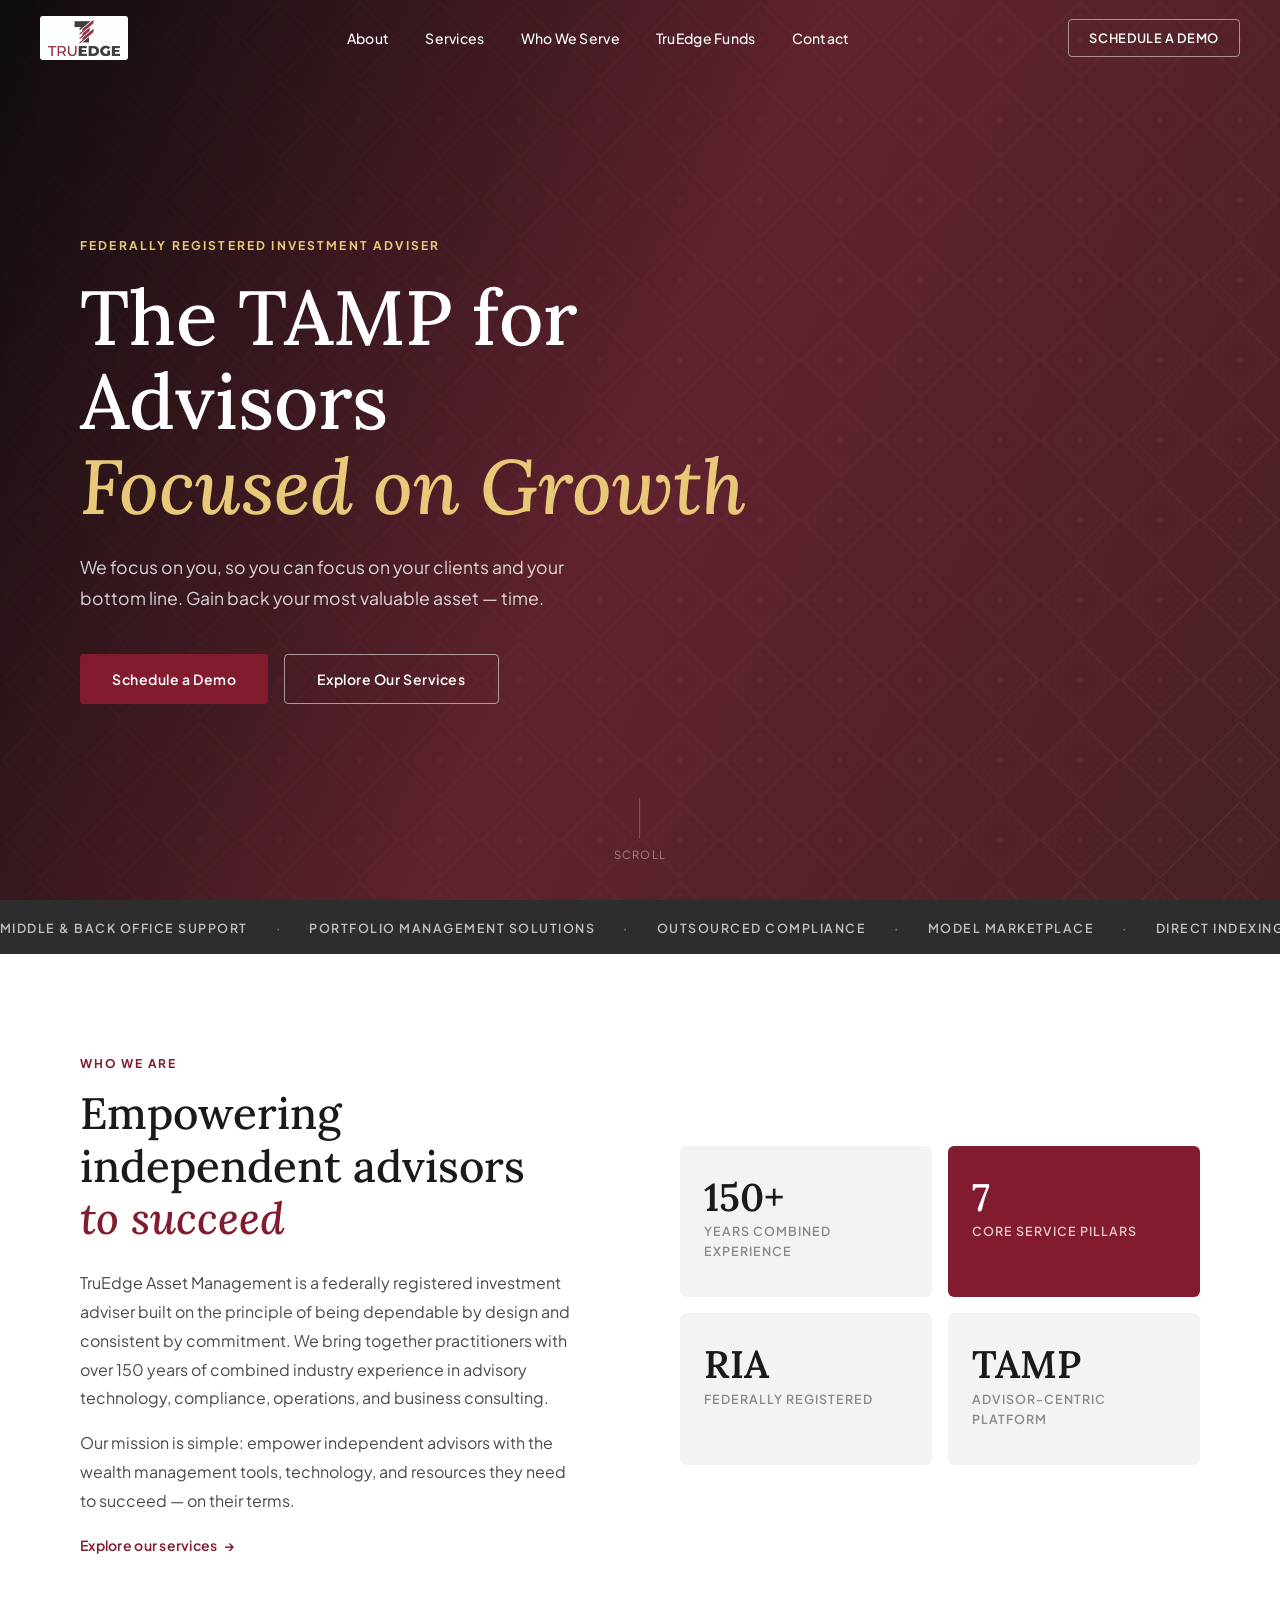
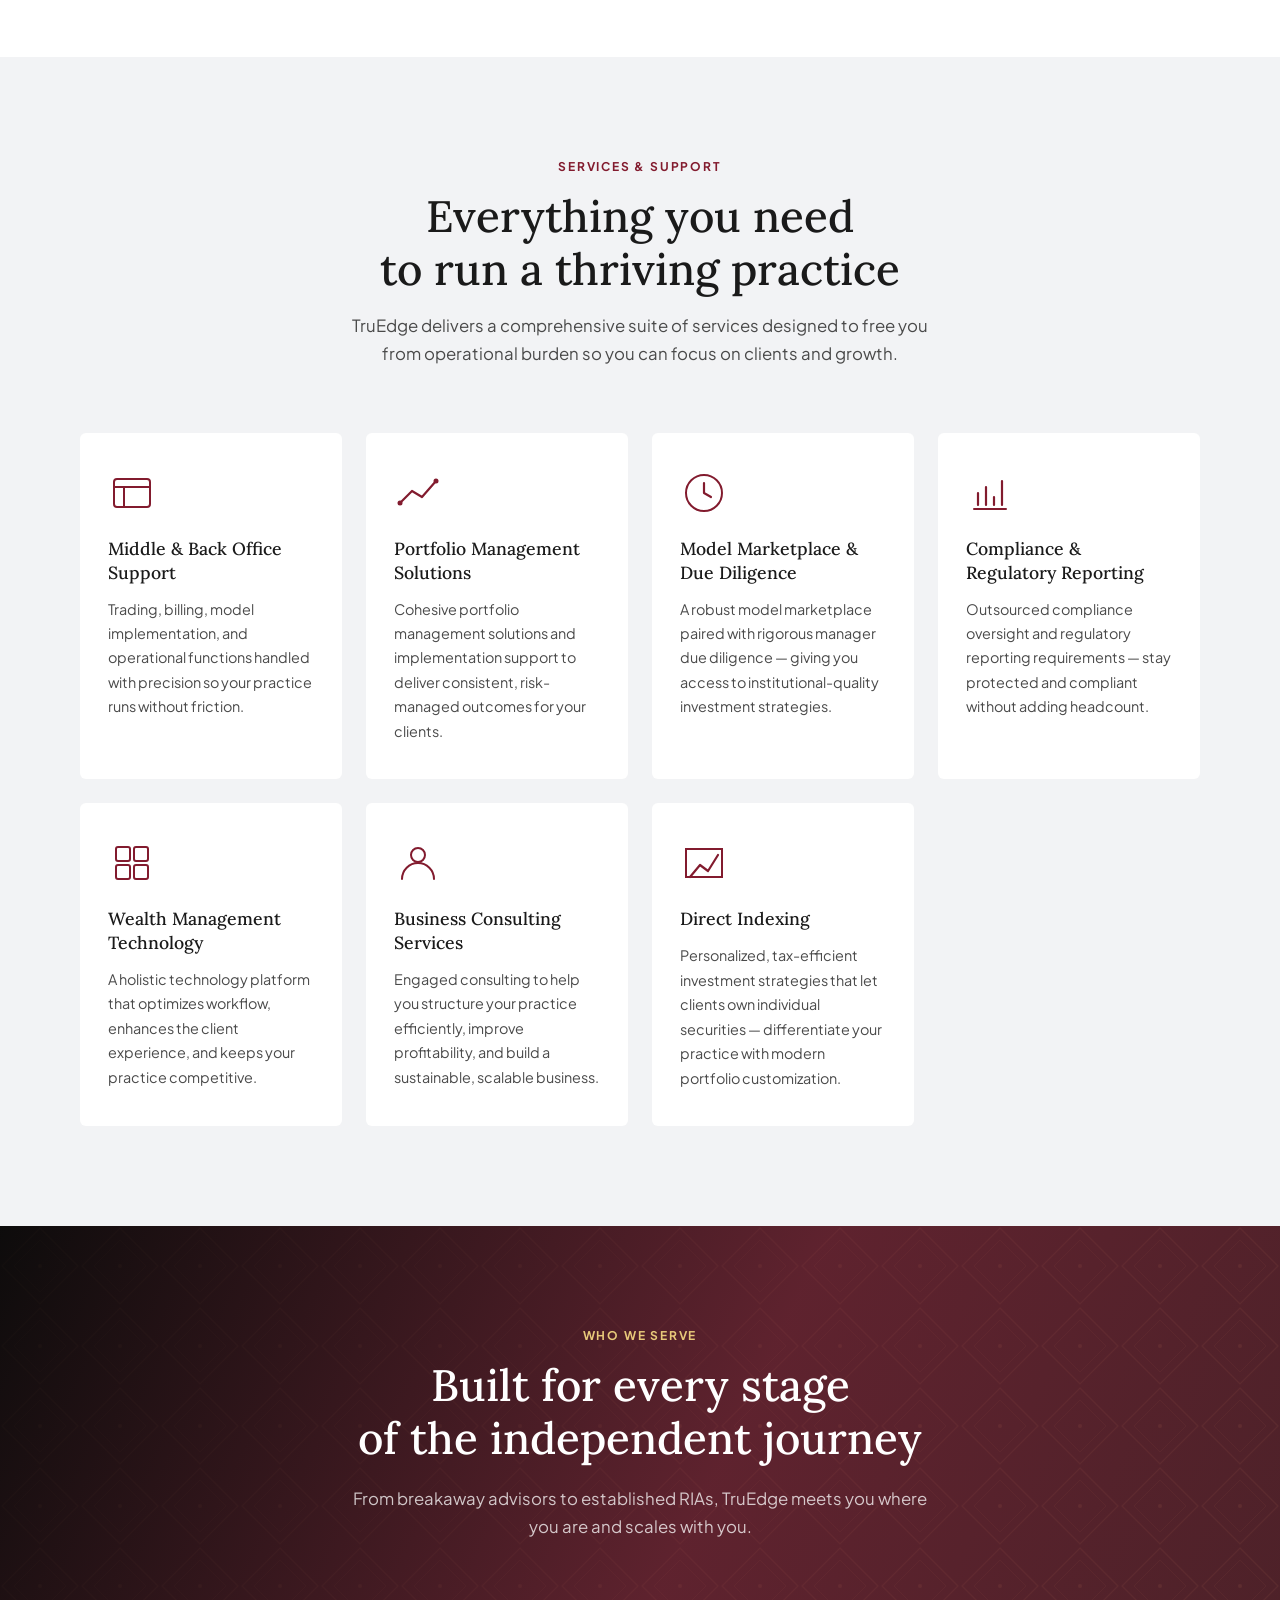
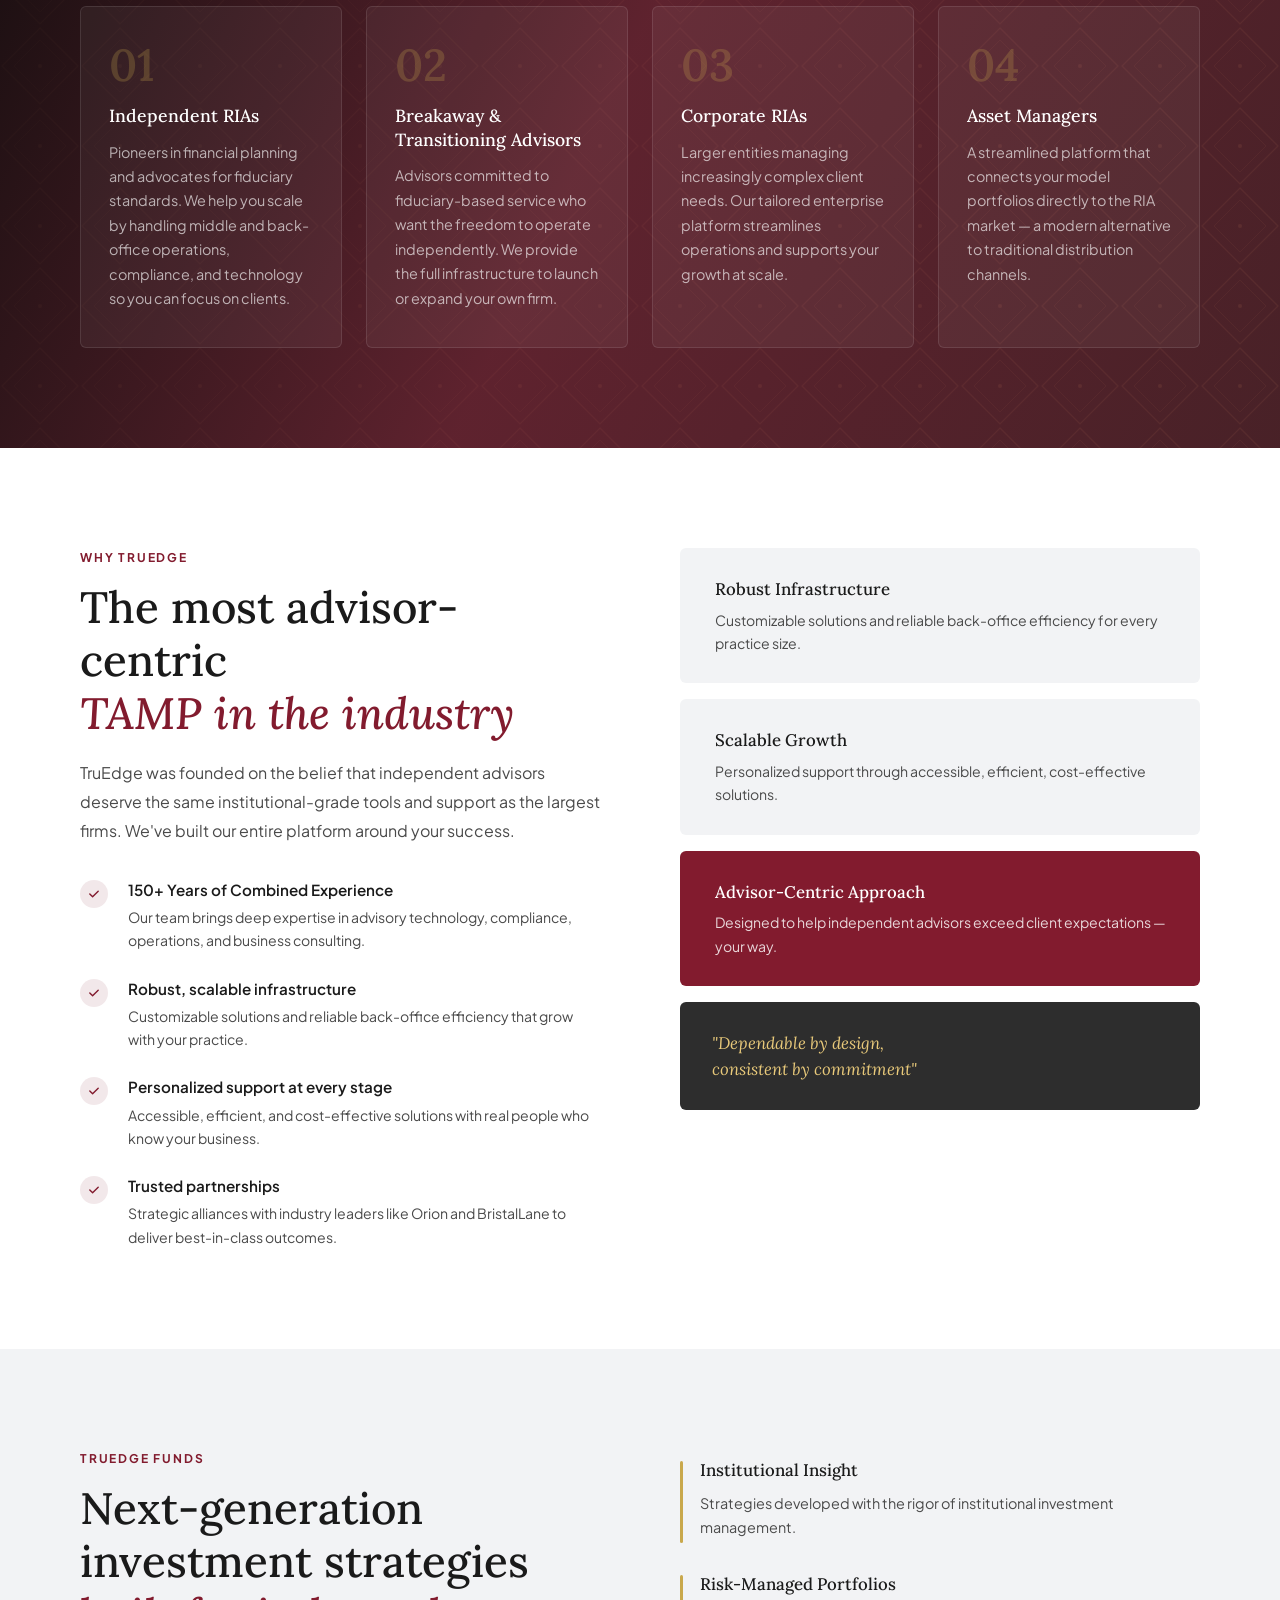
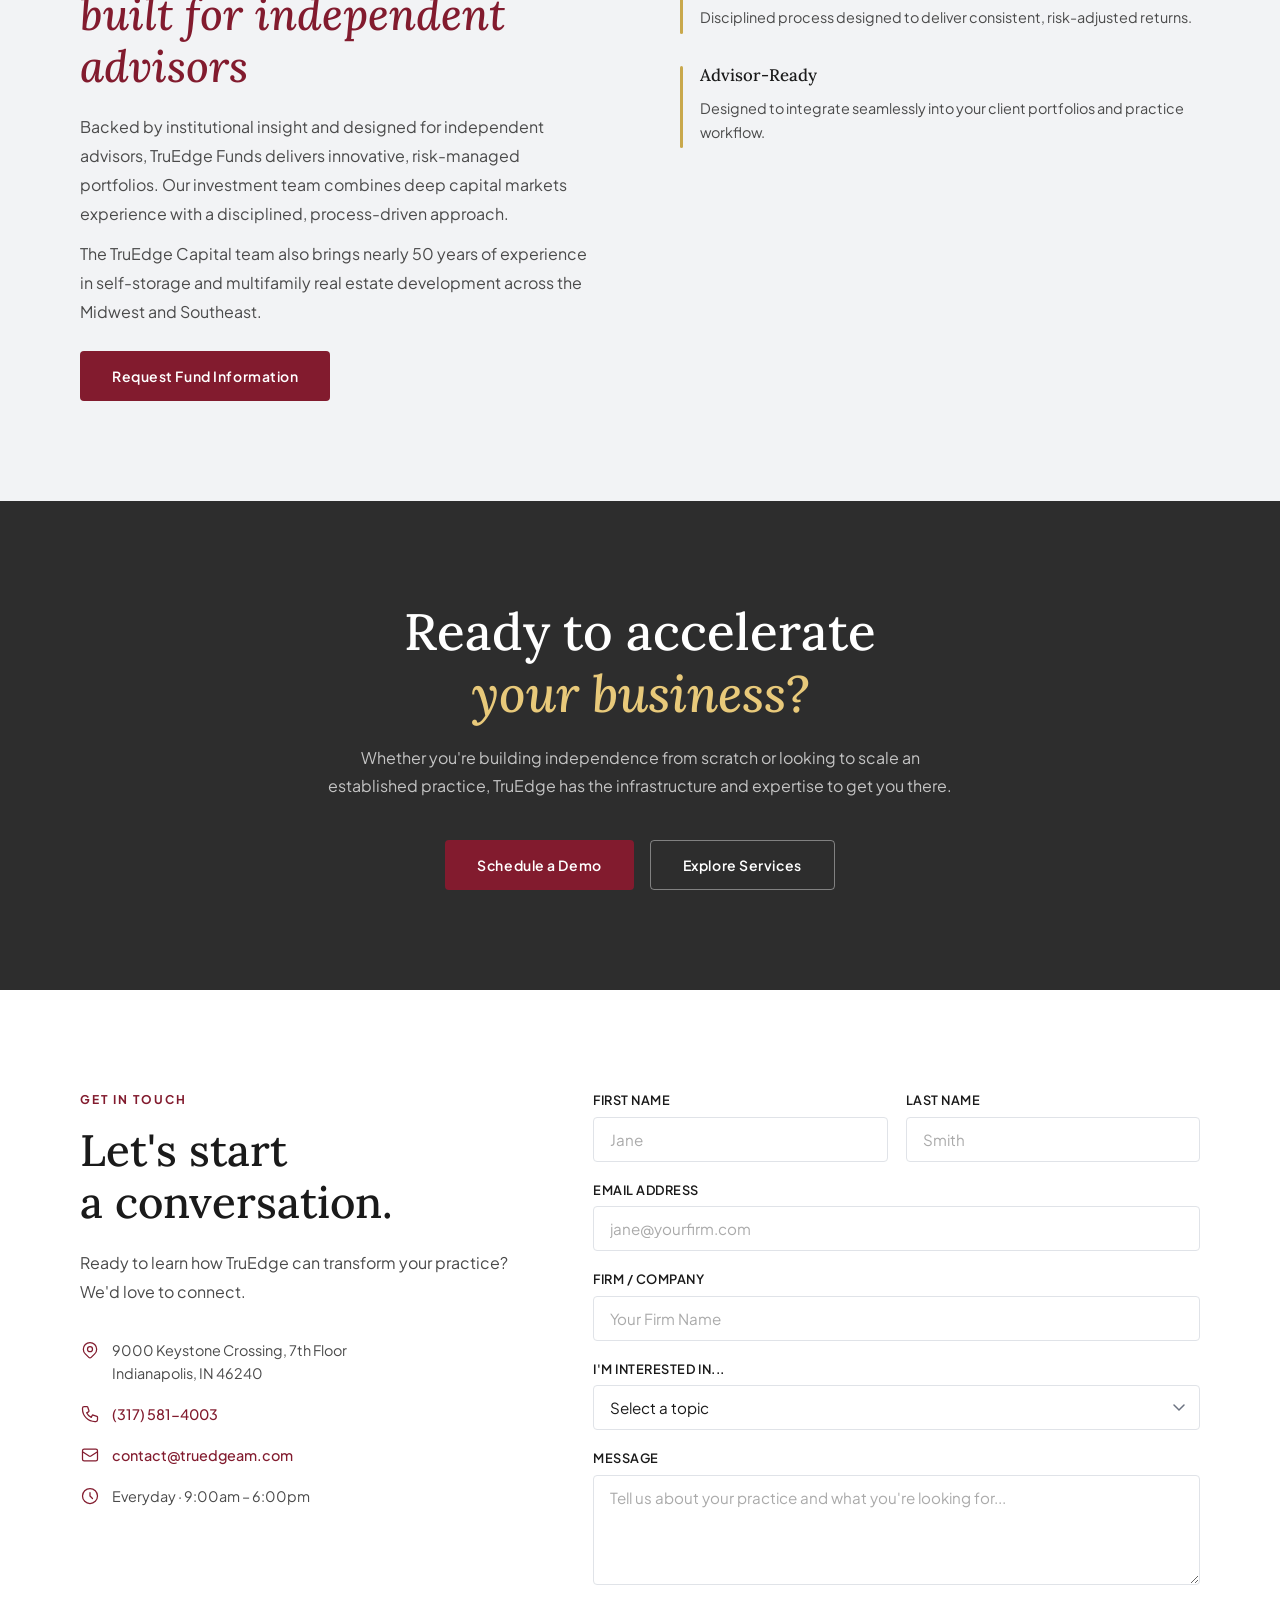
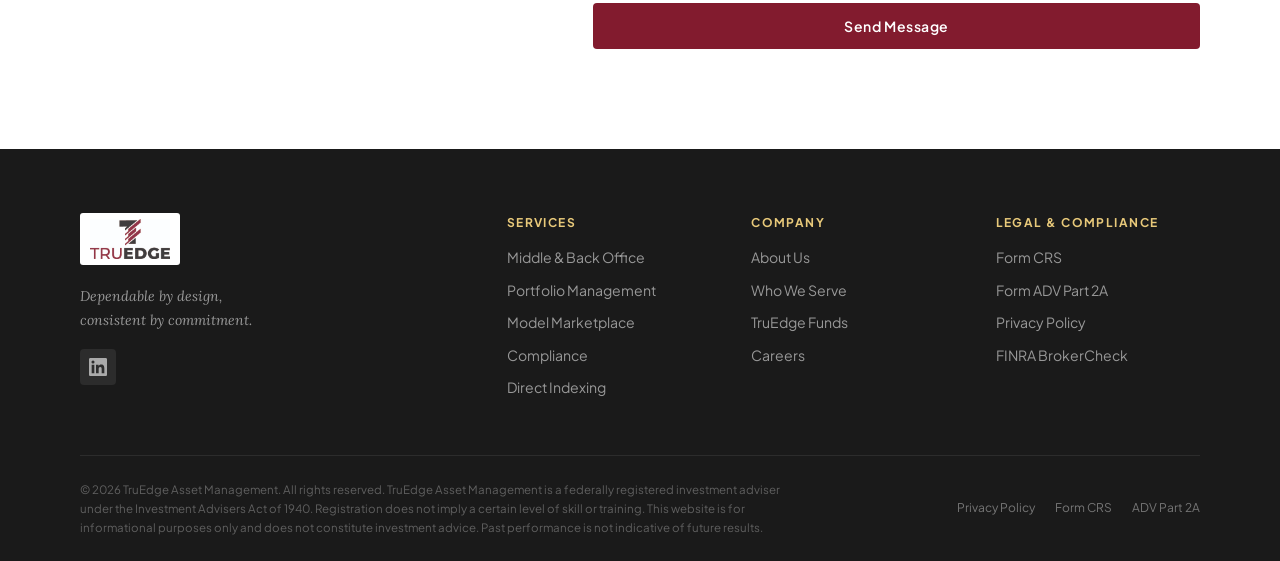
==== commit 7037a5ad: "Add About Us page and match Who We Serve background to hero - New about.html with who-we-are, core v" ====
--- a/index.html
+++ b/index.html
@@ -18,7 +18,7 @@
         <img src="assets/TruEdgeLogo_StackedCMYK.jpg" alt="TruEdge Asset Management" />
       </a>
       <nav class="nav-links">
-        <a href="#about">About</a>
+        <a href="about.html">About</a>
         <a href="#services">Services</a>
         <a href="#who-we-serve">Who We Serve</a>
         <a href="#funds">TruEdge Funds</a>
@@ -32,7 +32,7 @@
       </div>
     </div>
     <div class="mobile-menu" id="mobile-menu">
-      <a href="#about">About</a>
+      <a href="about.html">About</a>
       <a href="#services">Services</a>
       <a href="#who-we-serve">Who We Serve</a>
       <a href="#funds">TruEdge Funds</a>
--- a/styles.css
+++ b/styles.css
@@ -572,19 +572,33 @@
 .serve-bg {
   position: absolute;
   inset: 0;
-  background: linear-gradient(135deg, var(--charcoal-dk) 0%, var(--charcoal) 55%, #3a1a22 100%);
+  background-color: var(--charcoal-dk);
+  overflow: hidden;
 }
 .serve-overlay {
   position: absolute;
   inset: 0;
-  background: url("data:image/svg+xml,%3Csvg xmlns='http://www.w3.org/2000/svg' width='60' height='60'%3E%3Cpolygon points='30,2 58,30 30,58 2,30' fill='none' stroke='rgba(201,168,76,0.06)' stroke-width='1'/%3E%3C/svg%3E") repeat;
+  background: linear-gradient(
+    115deg,
+    rgba(10, 8, 8, 0.80) 0%,
+    rgba(140, 40, 60, 0.60) 50%,
+    rgba(180, 50, 70, 0.30) 100%
+  );
+  z-index: 1;
+}
+.serve-bg::before {
+  content: '';
+  position: absolute;
+  inset: 0;
+  background-image: url("data:image/svg+xml,%3Csvg xmlns='http://www.w3.org/2000/svg' width='80' height='80'%3E%3Cpolygon points='40,2 78,40 40,78 2,40' fill='none' stroke='rgba(220,170,100,0.10)' stroke-width='1.2'/%3E%3Cpolygon points='40,14 66,40 40,66 14,40' fill='none' stroke='rgba(220,170,100,0.07)' stroke-width='1'/%3E%3Ccircle cx='40' cy='40' r='2' fill='rgba(220,170,100,0.12)'/%3E%3C/svg%3E");
+  background-repeat: repeat;
 }
 
 .serve-header {
   text-align: center;
   margin-bottom: 64px;
   position: relative;
-  z-index: 1;
+  z-index: 2;
 }
 .serve-header .section-sub { margin: 0 auto; }
 
@@ -593,7 +607,7 @@
   grid-template-columns: repeat(4, 1fr);
   gap: 24px;
   position: relative;
-  z-index: 1;
+  z-index: 2;
 }
 
 .serve-card {
